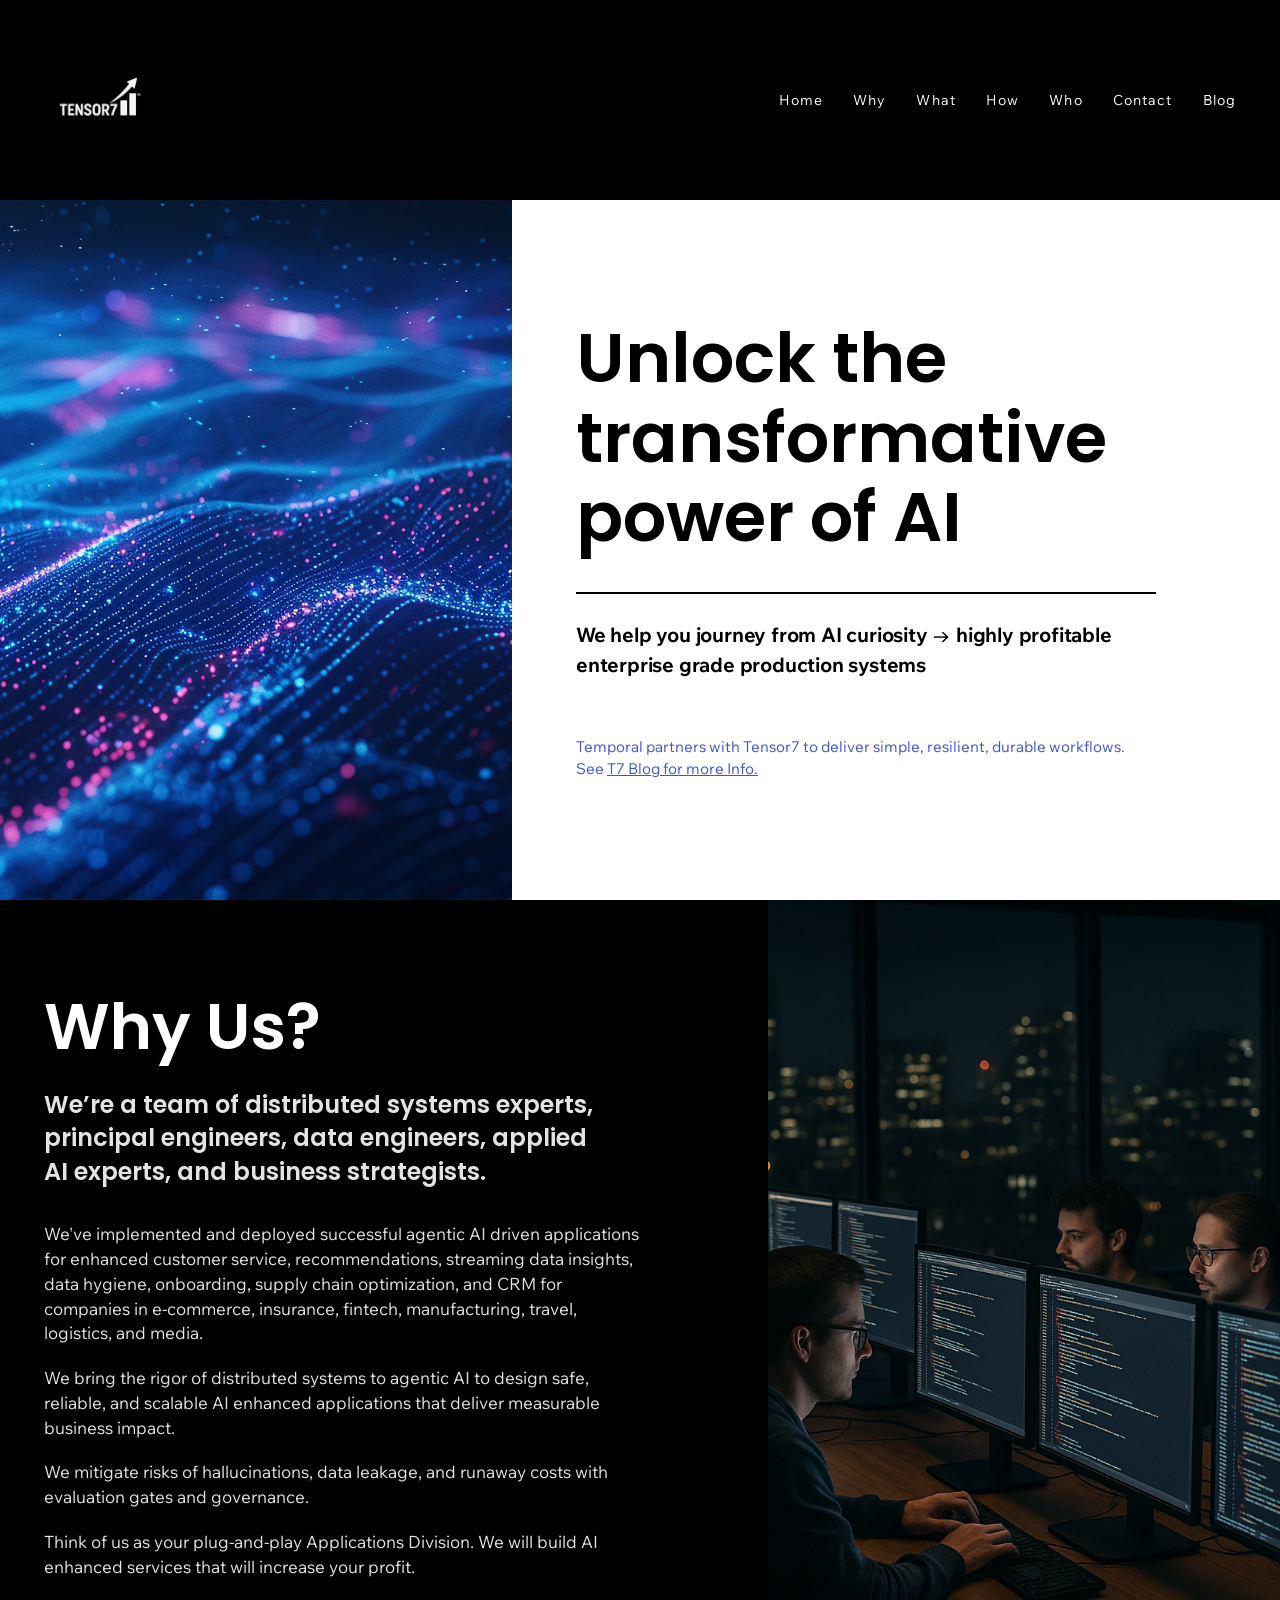
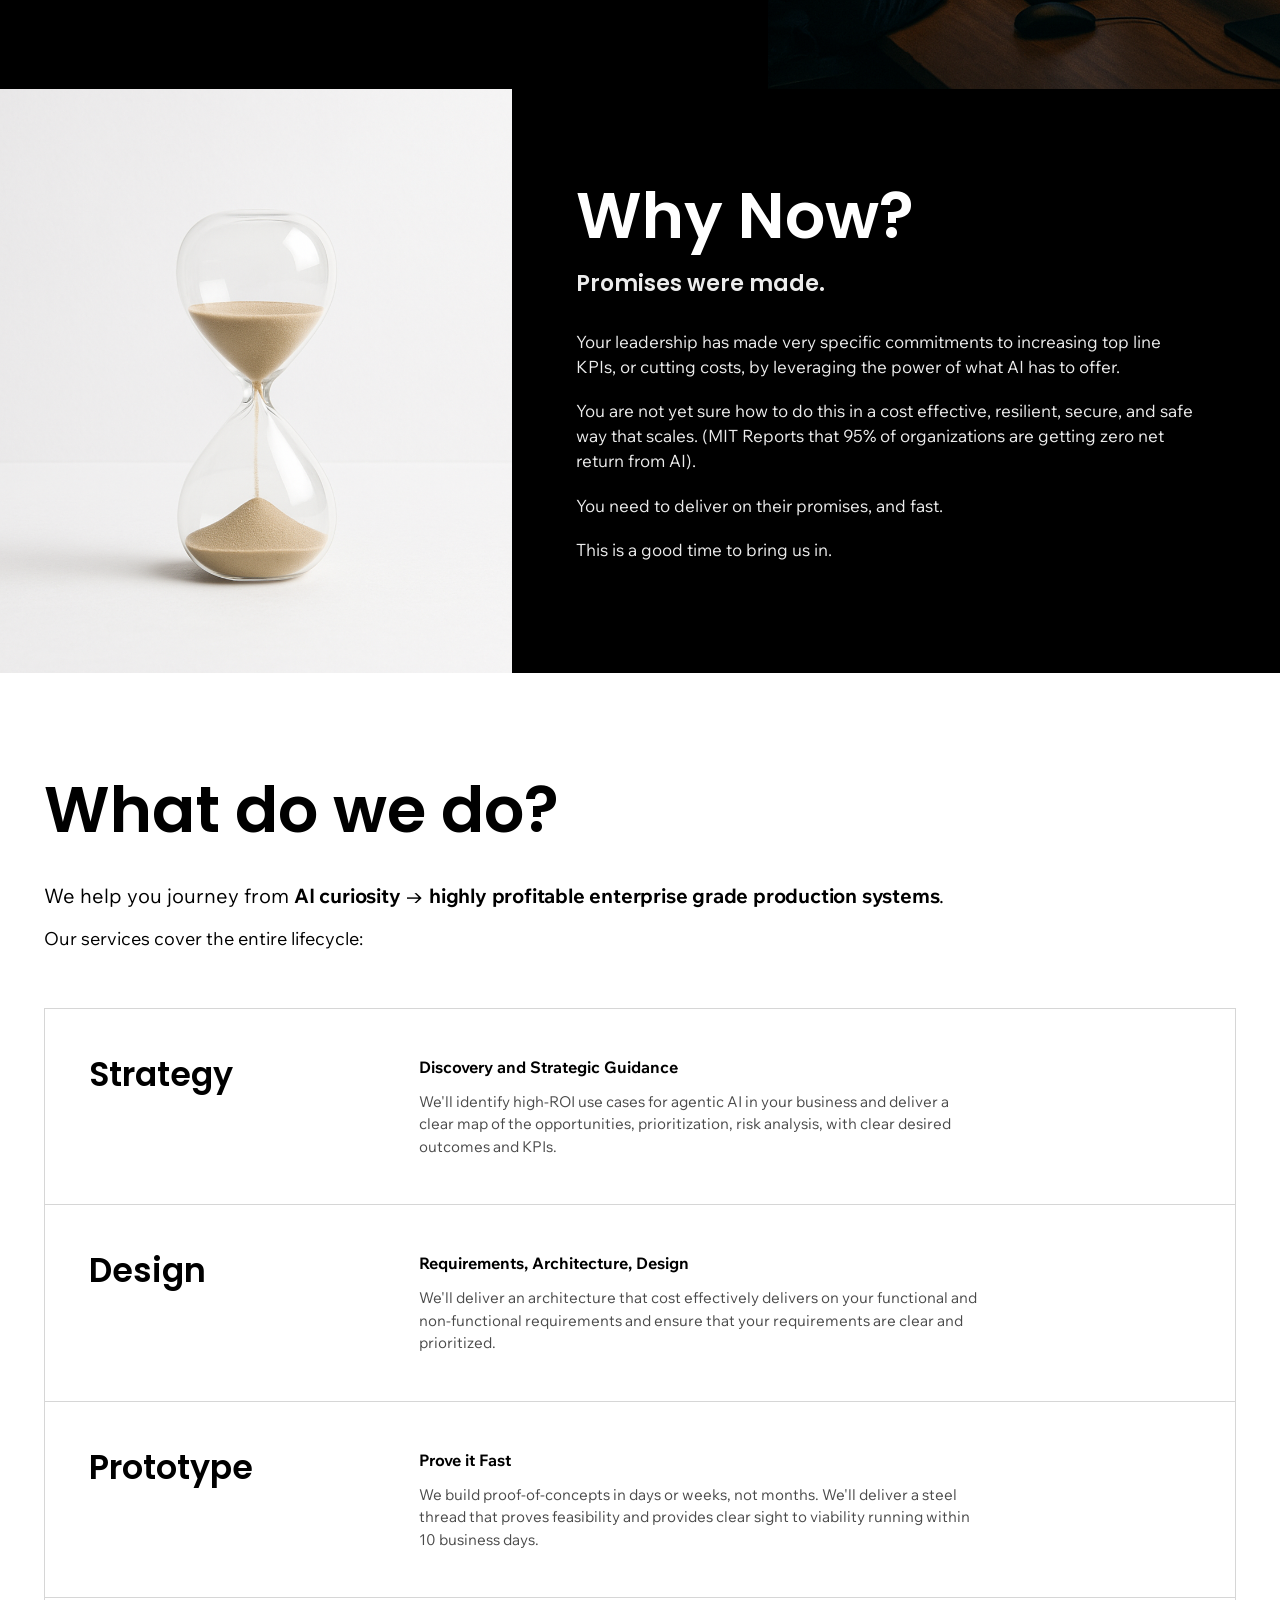
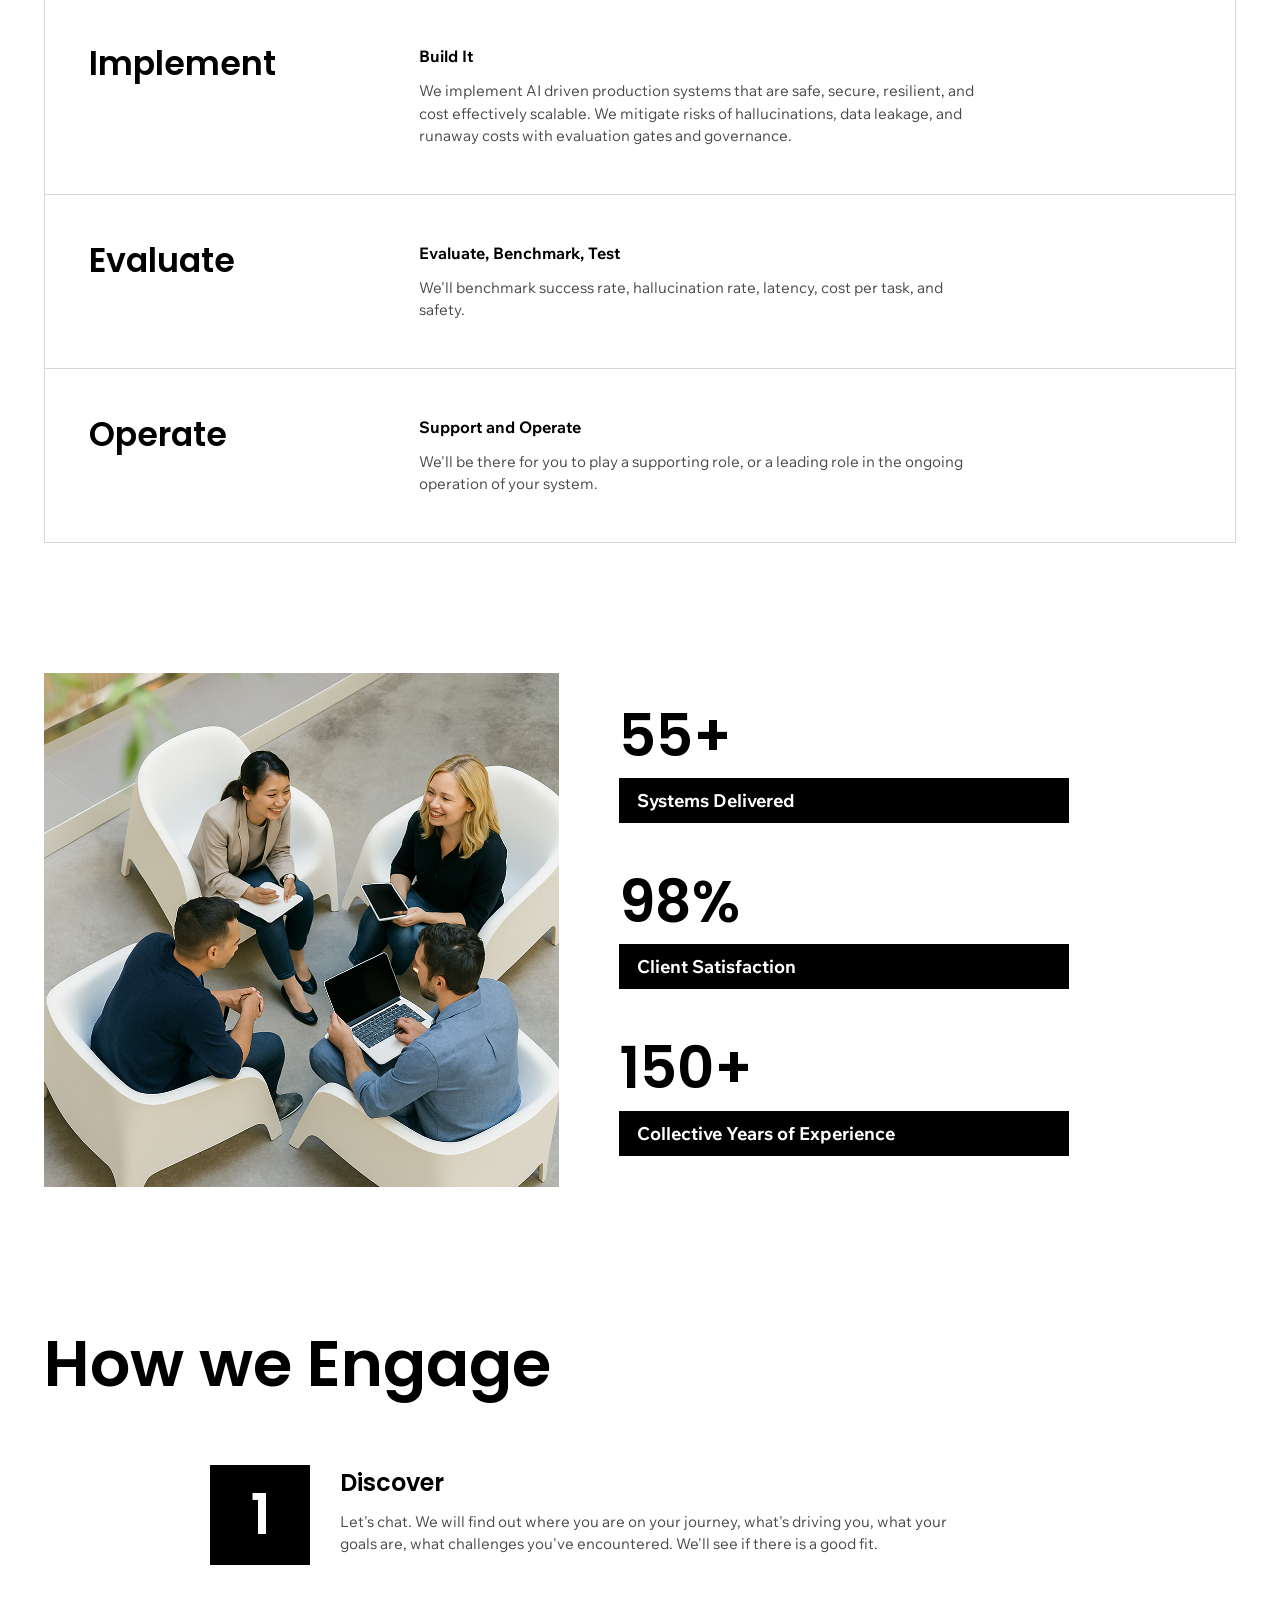
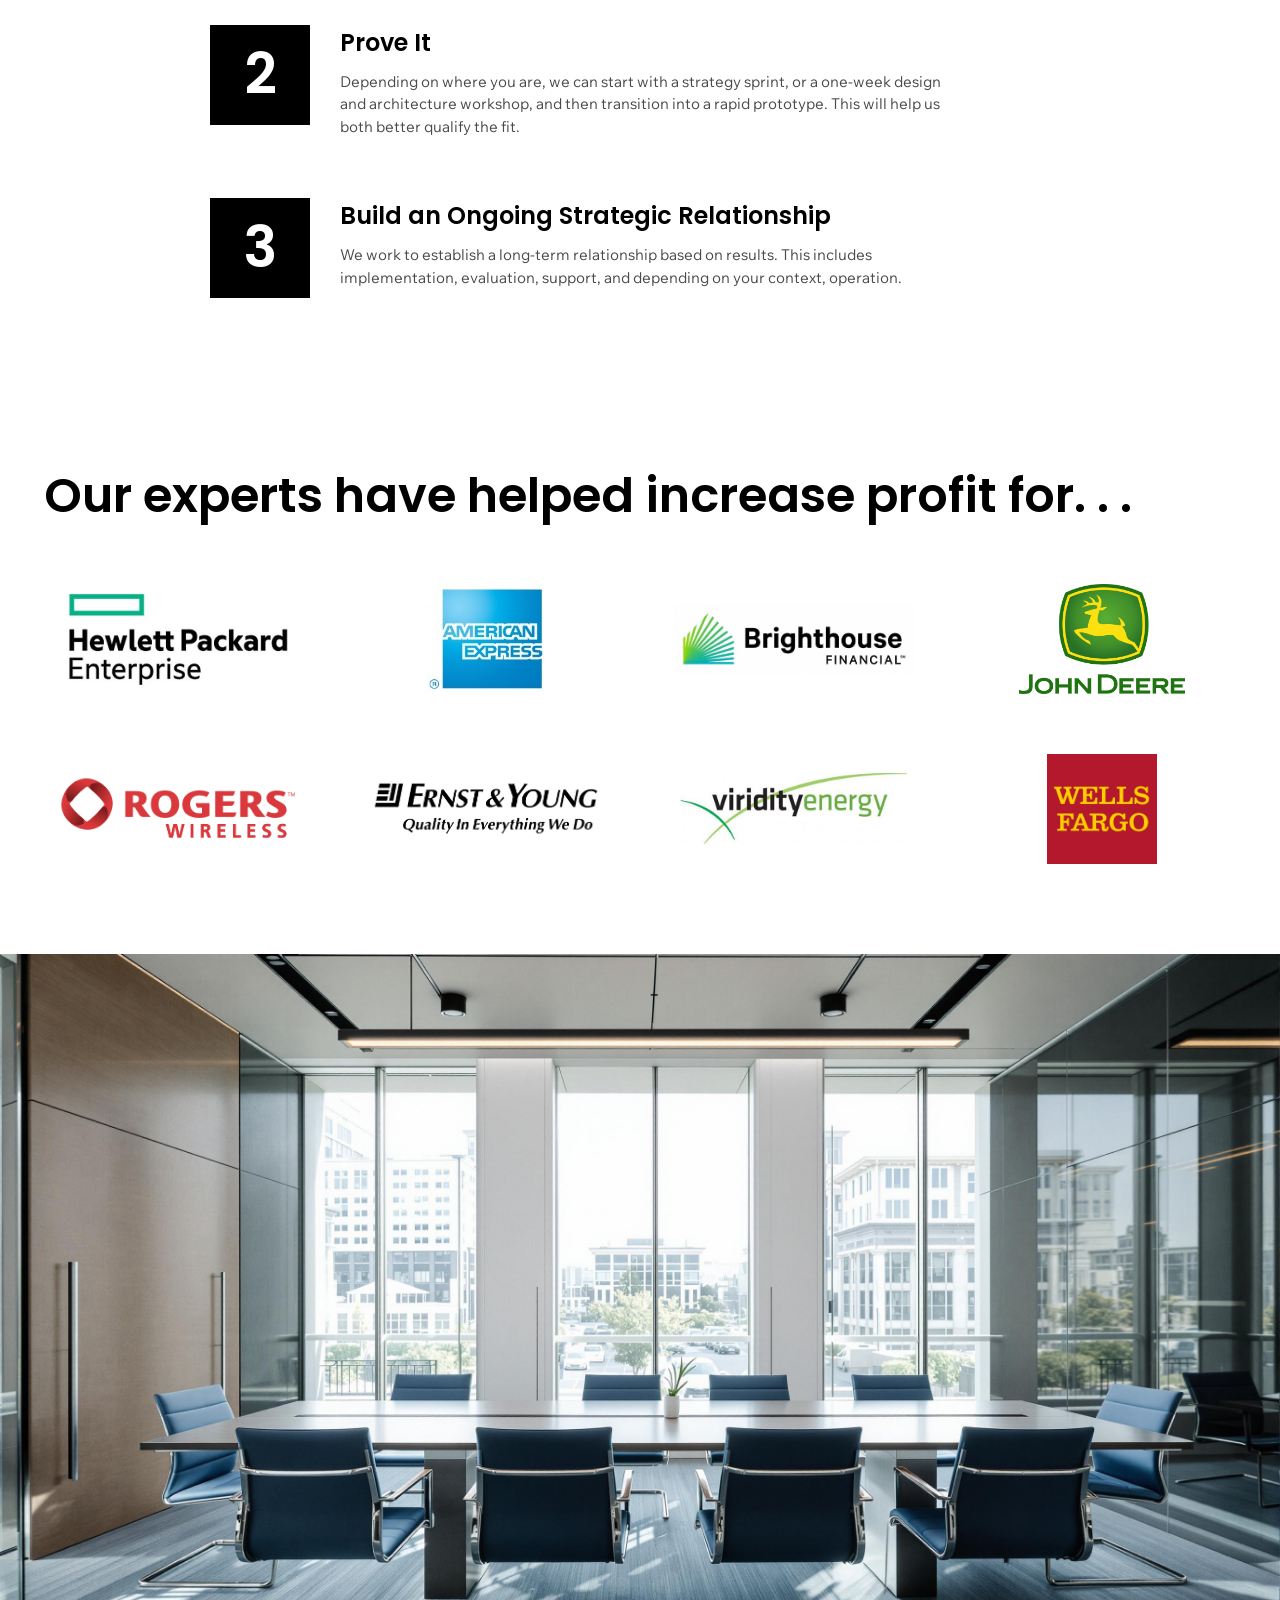
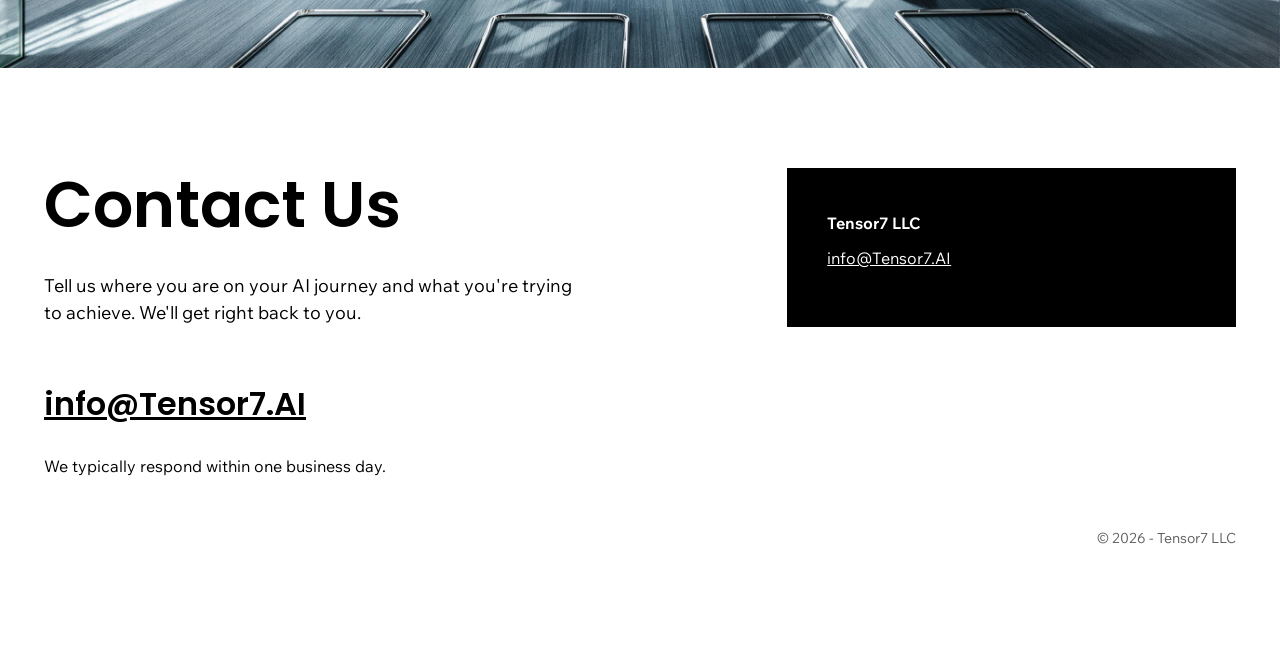
==== index.html @ a32062fd "Initial commit: static Tensor7 site for GitHub Pages Static reproduction of the Wix site at www.tens" ====
<!DOCTYPE html>
<html lang="en">
<head>
  <meta charset="UTF-8">
  <meta name="viewport" content="width=device-width, initial-scale=1.0">
  <title>Home | Tensor7</title>
  <meta name="description" content="Tensor7 helps you journey from AI curiosity to highly profitable, enterprise-grade production systems. We bring the rigor of distributed systems to agentic AI.">
  <link rel="icon" type="image/png" href="images/tensor7-logo.png">
  <link rel="preconnect" href="https://fonts.googleapis.com">
  <link rel="preconnect" href="https://fonts.gstatic.com" crossorigin>
  <link href="https://fonts.googleapis.com/css2?family=Poppins:wght@600&family=Wix+Madefor+Text:wght@400;700&display=swap" rel="stylesheet">
  <link rel="stylesheet" href="styles.css">

  <!-- Open Graph -->
  <meta property="og:title" content="Home | Tensor7">
  <meta property="og:description" content="We help you journey from AI curiosity to highly profitable enterprise grade production systems.">
  <meta property="og:type" content="website">
  <meta property="og:url" content="https://www.tensor7.ai/">
</head>
<body>
  <a class="skip-link" href="#main">Skip to content</a>

  <header class="site-header" id="top">
    <div class="wrap">
      <a class="brand" href="#top" aria-label="Tensor7 home">
        <img src="images/tensor7-logo.png" alt="Tensor7 logo">
      </a>
      <button class="nav-toggle" aria-label="Toggle navigation" aria-expanded="false" aria-controls="main-nav">
        <span></span><span></span><span></span>
      </button>
      <nav class="main-nav" id="main-nav" aria-label="Main navigation">
        <a href="#top">Home</a>
        <a href="#why">Why</a>
        <a href="#what">What</a>
        <a href="#how">How</a>
        <a href="#who">Who</a>
        <a href="#contact">Contact</a>
        <a href="blog/index.html">Blog</a>
      </nav>
    </div>
  </header>

  <main id="main">

    <!-- ================= Hero ================= -->
    <section class="hero">
      <div class="hero-media">
        <img src="images/hero-blue-waves.jpg" alt="Blue abstract technology data wavy lines in holographic style">
      </div>
      <div class="hero-copy">
        <h1>Unlock the transformative power of AI</h1>
        <hr class="rule">
        <p class="lede">We help you journey from AI curiosity &rarr; highly profitable enterprise grade production systems</p>
        <p class="temporal-note">
          Temporal partners with Tensor7 to deliver simple, resilient, durable workflows.
          See <a href="blog/temporal-partners-with-tensor7.html">T7 Blog for more Info.</a>
        </p>
      </div>
    </section>

    <!-- ================= Why Us ================= -->
    <section class="why-us" id="why">
      <div class="why-us-copy">
        <h2>Why Us?</h2>
        <p class="subhead">We&rsquo;re a team of distributed systems experts, principal engineers, data engineers, applied AI experts, and business strategists.</p>
        <p>We've implemented and deployed successful agentic AI driven applications for enhanced customer service, recommendations, streaming data insights, data hygiene, onboarding, supply chain optimization, and CRM for companies in e-commerce, insurance, fintech, manufacturing, travel, logistics, and media.</p>
        <p>We bring the rigor of distributed systems to agentic AI to design safe, reliable, and scalable AI enhanced applications that deliver measurable business impact.</p>
        <p>We mitigate risks of hallucinations, data leakage, and runaway costs with evaluation gates and governance.</p>
        <p>Think of us as your plug-and-play Applications Division. We will build AI enhanced services that will increase your profit.</p>
      </div>
      <div class="why-us-media">
        <img src="images/why-us.png" alt="Engineers working at monitors filled with code">
      </div>
    </section>

    <!-- ================= Why Now ================= -->
    <section class="why-now">
      <div class="why-now-media">
        <img src="images/why-now-hourglass.png" alt="Hourglass with sand running through it">
      </div>
      <div class="why-now-copy">
        <h2>Why Now?</h2>
        <p class="subhead">Promises were made.</p>
        <p>Your leadership has made very specific commitments to increasing top line KPIs, or cutting costs, by leveraging the power of what AI has to offer.</p>
        <p>You are not yet sure how to do this in a cost effective, resilient, secure, and safe way that scales. (MIT Reports that 95% of organizations are getting zero net return from AI).</p>
        <p>You need to deliver on their promises, and fast.</p>
        <p>This is a good time to bring us in.</p>
      </div>
    </section>

    <!-- ================= What do we do ================= -->
    <section class="what" id="what">
      <div class="wrap">
        <h2>What do we do?</h2>
        <p class="intro">We help you journey from <strong>AI curiosity &rarr; highly profitable enterprise grade production systems</strong>.</p>
        <p class="intro-sub">Our services cover the entire lifecycle:</p>

        <div class="service-row">
          <h3>Strategy</h3>
          <div>
            <h4>Discovery and Strategic Guidance</h4>
            <p>We'll identify high-ROI use cases for agentic AI in your business and deliver a clear map of the opportunities, prioritization, risk analysis, with clear desired outcomes and KPIs.</p>
          </div>
        </div>
        <div class="service-row">
          <h3>Design</h3>
          <div>
            <h4>Requirements, Architecture, Design</h4>
            <p>We'll deliver an architecture that cost effectively delivers on your functional and non-functional requirements and ensure that your requirements are clear and prioritized.</p>
          </div>
        </div>
        <div class="service-row">
          <h3>Prototype</h3>
          <div>
            <h4>Prove it Fast</h4>
            <p>We build proof-of-concepts in days or weeks, not months. We'll deliver a steel thread that proves feasibility and provides clear sight to viability running within 10 business days.</p>
          </div>
        </div>
        <div class="service-row">
          <h3>Implement</h3>
          <div>
            <h4>Build It</h4>
            <p>We implement AI driven production systems that are safe, secure, resilient, and cost effectively scalable. We mitigate risks of hallucinations, data leakage, and runaway costs with evaluation gates and governance.</p>
          </div>
        </div>
        <div class="service-row">
          <h3>Evaluate</h3>
          <div>
            <h4>Evaluate, Benchmark, Test</h4>
            <p>We'll benchmark success rate, hallucination rate, latency, cost per task, and safety.</p>
          </div>
        </div>
        <div class="service-row">
          <h3>Operate</h3>
          <div>
            <h4>Support and Operate</h4>
            <p>We'll be there for you to play a supporting role, or a leading role in the ongoing operation of your system.</p>
          </div>
        </div>
      </div>
    </section>

    <!-- ================= Stats ================= -->
    <section class="stats-section">
      <div class="stats-media">
        <img src="images/team-meeting.png" alt="Team collaborating around tablets and a laptop">
      </div>
      <div>
        <div class="stat">
          <div class="num">55+</div>
          <div class="label">Systems Delivered</div>
        </div>
        <div class="stat">
          <div class="num">98%</div>
          <div class="label">Client Satisfaction</div>
        </div>
        <div class="stat">
          <div class="num">150+</div>
          <div class="label">Collective Years of Experience</div>
        </div>
      </div>
    </section>

    <!-- ================= How we Engage ================= -->
    <section class="engage" id="how">
      <div class="wrap">
        <h2>How we Engage</h2>

        <div class="engage-step">
          <div class="num" aria-hidden="true">1</div>
          <div>
            <h3>Discover</h3>
            <p>Let's chat. We will find out where you are on your journey, what's driving you, what your goals are, what challenges you've encountered. We'll see if there is a good fit.</p>
          </div>
        </div>
        <div class="engage-step">
          <div class="num" aria-hidden="true">2</div>
          <div>
            <h3>Prove It</h3>
            <p>Depending on where you are, we can start with a strategy sprint, or a one-week design and architecture workshop, and then transition into a rapid prototype. This will help us both better qualify the fit.</p>
          </div>
        </div>
        <div class="engage-step">
          <div class="num" aria-hidden="true">3</div>
          <div>
            <h3>Build an Ongoing Strategic Relationship</h3>
            <p>We work to establish a long-term relationship based on results. This includes implementation, evaluation, support, and depending on your context, operation.</p>
          </div>
        </div>
      </div>
    </section>

    <!-- ================= Clients ================= -->
    <section class="clients" id="who">
      <div class="wrap">
        <h2>Our experts have helped increase profit for. . .</h2>
        <div class="client-logos">
          <img src="images/logo-hpe.jpeg" alt="Hewlett Packard Enterprise">
          <img src="images/logo-amex.jpg" alt="American Express">
          <img src="images/logo-brighthouse.png" alt="Brighthouse Financial">
          <img src="images/logo-deere.png" alt="John Deere">
          <img src="images/logo-rogers.png" alt="Rogers Wireless">
          <img src="images/logo-ey.png" alt="Ernst &amp; Young">
          <img src="images/logo-viridity.jpg" alt="Viridity Energy">
          <img src="images/logo-wellsfargo.png" alt="Wells Fargo">
        </div>
      </div>
      <div class="clients-photo">
        <img src="images/boardroom.jpeg" alt="Modern boardroom with a long table and blue chairs">
      </div>
    </section>

    <!-- ================= Contact ================= -->
    <section class="contact" id="contact">
      <div class="wrap">
        <div class="contact-grid">
          <div class="contact-details">
            <h2>Contact Us</h2>
            <p class="contact-lede">Tell us where you are on your AI journey and what you're trying to achieve. We'll get right back to you.</p>
            <a class="email" href="mailto:info@tensor7.ai">info@Tensor7.AI</a>
            <p>We typically respond within one business day.</p>
          </div>
          <aside class="contact-box">
            <p class="org">Tensor7 LLC</p>
            <p><a href="mailto:info@tensor7.ai">info@Tensor7.AI</a></p>
          </aside>
        </div>
        <p class="copyright">&copy; <span id="year">2026</span> - Tensor7 LLC</p>
      </div>
    </section>

  </main>

  <script src="script.js"></script>
</body>
</html>
---- styles.css ----
/* ============================================================
   Tensor7 — tensor7.ai
   Static reproduction of the original Wix design.
   Headings: Poppins SemiBold. Body: Wix Madefor Text.
   ============================================================ */

:root {
  --black: #000000;
  --white: #ffffff;
  --body-gray: #4a4a4a;
  --muted-gray: #5f5f5f;
  --line-gray: #d6d6d6;
  --link-blue: #3d52d5;
  --heading-font: "Poppins", -apple-system, BlinkMacSystemFont, "Segoe UI", sans-serif;
  --body-font: "Wix Madefor Text", -apple-system, BlinkMacSystemFont, "Segoe UI", Helvetica, Arial, sans-serif;
  --maxw: 1280px;
  --pad: 44px;
}

* { box-sizing: border-box; margin: 0; padding: 0; }

html { scroll-behavior: smooth; }

body {
  font-family: var(--body-font);
  background: var(--white);
  color: var(--black);
  font-size: 17px;
  line-height: 1.5;
  -webkit-font-smoothing: antialiased;
}

img { max-width: 100%; display: block; }

a { color: inherit; }

h1, h2, h3.display {
  font-family: var(--heading-font);
  font-weight: 600;
  line-height: 1.15;
}

.wrap {
  max-width: var(--maxw);
  margin: 0 auto;
  padding-left: var(--pad);
  padding-right: var(--pad);
}

.skip-link {
  position: absolute;
  left: -9999px;
  top: 0;
  background: var(--black);
  color: var(--white);
  padding: 8px 16px;
  z-index: 100;
}
.skip-link:focus { left: 0; }

/* ---------- Header ---------- */

.site-header {
  background: var(--black);
  color: var(--white);
}

.site-header .wrap {
  display: flex;
  align-items: center;
  justify-content: space-between;
  min-height: 200px;
  gap: 24px;
}

.brand { display: inline-block; line-height: 0; }
.brand img { height: 112px; width: auto; }

.main-nav {
  display: flex;
  align-items: center;
  gap: 30px;
}

.main-nav a {
  color: var(--white);
  font-size: 14px;
  letter-spacing: 0.08em;
  text-decoration: none;
}
.main-nav a:hover { text-decoration: underline; text-underline-offset: 4px; }

.nav-toggle {
  display: none;
  background: none;
  border: none;
  cursor: pointer;
  padding: 10px;
}
.nav-toggle span {
  display: block;
  width: 24px;
  height: 2px;
  background: var(--white);
  margin: 5px 0;
}

/* ---------- Hero ---------- */

.hero {
  display: grid;
  grid-template-columns: 2fr 3fr;
  min-height: 700px;
}

.hero-media img {
  width: 100%;
  height: 100%;
  object-fit: cover;
}

.hero-copy {
  display: flex;
  flex-direction: column;
  justify-content: center;
  padding: 80px 64px;
}

.hero-copy h1 {
  font-size: clamp(38px, 5.4vw, 69px);
  max-width: 620px;
}

.hero-copy .rule {
  border: none;
  border-top: 2px solid var(--black);
  width: 100%;
  max-width: 580px;
  margin: 34px 0 26px;
}

.hero-copy .lede {
  font-size: 20px;
  font-weight: 700;
  letter-spacing: -0.2px;
  max-width: 560px;
}

.temporal-note {
  margin-top: 56px;
  font-size: 15px;
  color: var(--link-blue);
  max-width: 560px;
}
.temporal-note a { color: var(--link-blue); }

/* ---------- Why Us ---------- */

.why-us {
  background: var(--black);
  color: var(--white);
  display: grid;
  grid-template-columns: 3fr 2fr;
}

.why-us-copy { padding: 90px 64px 90px var(--pad); }

.why-us h2 {
  font-size: clamp(40px, 5vw, 64px);
  margin-bottom: 24px;
}

.why-us .subhead {
  font-family: var(--heading-font);
  font-weight: 600;
  font-size: clamp(19px, 2vw, 24px);
  line-height: 1.4;
  margin-bottom: 34px;
  max-width: 560px;
}

.why-us p {
  font-size: 16.5px;
  color: #e3e3e3;
  max-width: 600px;
  margin-bottom: 20px;
}

.why-us-media img {
  width: 100%;
  height: 100%;
  object-fit: cover;
}

/* ---------- Why Now ---------- */

.why-now {
  display: grid;
  grid-template-columns: 2fr 3fr;
}

.why-now-media img {
  width: 100%;
  height: 100%;
  object-fit: cover;
}

.why-now-copy {
  background: var(--black);
  color: var(--white);
  padding: 90px 64px;
}

.why-now h2 {
  font-size: clamp(40px, 5vw, 64px);
  margin-bottom: 14px;
}

.why-now .subhead {
  font-family: var(--heading-font);
  font-weight: 600;
  font-size: 22px;
  margin-bottom: 30px;
}

.why-now p {
  font-size: 16.5px;
  color: #ececec;
  max-width: 620px;
  margin-bottom: 20px;
}

.why-now a { color: var(--white); }

/* ---------- What do we do ---------- */

.what { padding: 100px 0 90px; }

.what h2 {
  font-size: clamp(40px, 5vw, 64px);
  margin-bottom: 34px;
}

.what .intro {
  font-size: 20px;
  margin-bottom: 14px;
}
.what .intro strong { letter-spacing: -0.2px; }

.what .intro-sub {
  font-size: 18px;
  margin-bottom: 56px;
}

.service-row {
  display: grid;
  grid-template-columns: 290px 1fr;
  gap: 40px;
  border: 1px solid var(--line-gray);
  padding: 46px 44px;
}
.service-row + .service-row { border-top: none; }

.service-row h3 {
  font-family: var(--heading-font);
  font-weight: 600;
  font-size: clamp(26px, 2.6vw, 34px);
  line-height: 1.2;
}

.service-row h4 {
  font-size: 16px;
  font-weight: 700;
  margin-bottom: 12px;
}

.service-row p {
  font-size: 15px;
  color: var(--body-gray);
  max-width: 560px;
}

/* ---------- Stats ---------- */

.stats-section {
  display: grid;
  grid-template-columns: 5fr 6fr;
  gap: 60px;
  align-items: center;
  padding: 40px var(--pad) 100px;
  max-width: var(--maxw);
  margin: 0 auto;
}

.stats-media img { width: 100%; height: auto; }

.stat { margin-bottom: 48px; }
.stat:last-child { margin-bottom: 0; }

.stat .num {
  font-family: var(--heading-font);
  font-weight: 600;
  font-size: clamp(44px, 4.5vw, 60px);
  line-height: 1.1;
  margin-bottom: 10px;
}

.stat .label {
  background: var(--black);
  color: var(--white);
  font-weight: 700;
  font-size: 18px;
  padding: 9px 18px;
  max-width: 450px;
}

/* ---------- How we Engage ---------- */

.engage { padding: 40px 0 90px; }

.engage h2 {
  font-size: clamp(40px, 5vw, 64px);
  margin-bottom: 64px;
}

.engage-step {
  display: grid;
  grid-template-columns: 100px 1fr;
  gap: 30px;
  align-items: start;
  max-width: 860px;
  margin: 0 auto 60px;
}

.engage-step .num {
  background: var(--black);
  color: var(--white);
  font-family: var(--heading-font);
  font-weight: 600;
  font-size: 56px;
  line-height: 1;
  width: 100px;
  height: 100px;
  display: flex;
  align-items: center;
  justify-content: center;
}

.engage-step h3 {
  font-family: var(--heading-font);
  font-weight: 600;
  font-size: 24px;
  margin-bottom: 10px;
}

.engage-step p {
  font-size: 15px;
  color: var(--body-gray);
  max-width: 620px;
}

/* ---------- Clients ---------- */

.clients { padding: 20px 0 0; }

.clients h2 {
  font-size: clamp(30px, 3.8vw, 48px);
  margin-bottom: 60px;
}

.client-logos {
  display: grid;
  grid-template-columns: repeat(4, 1fr);
  gap: 60px 40px;
  align-items: center;
  justify-items: center;
  margin-bottom: 90px;
}

.client-logos img {
  max-height: 110px;
  max-width: 240px;
  width: auto;
  height: auto;
  object-fit: contain;
}

.clients-photo img {
  width: 100%;
  height: auto;
}

/* ---------- Contact ---------- */

.contact { padding: 100px 0 60px; }

.contact .contact-grid {
  display: grid;
  grid-template-columns: 3fr 2fr;
  gap: 70px;
  align-items: start;
}

.contact h2 {
  font-size: clamp(40px, 5vw, 64px);
  margin-bottom: 30px;
}

.contact .contact-lede {
  font-size: 18px;
  margin-bottom: 36px;
  max-width: 540px;
}

.contact-details p {
  font-size: 16px;
  margin-bottom: 10px;
}

.contact-details .email {
  font-family: var(--heading-font);
  font-weight: 600;
  font-size: clamp(22px, 2.6vw, 32px);
  margin: 18px 0 26px;
  display: inline-block;
  color: var(--black);
}

.contact-box {
  background: var(--black);
  color: var(--white);
  padding: 44px 40px;
}

.contact-box p { font-size: 15.5px; margin-bottom: 12px; }
.contact-box .org { font-weight: 700; }
.contact-box a { color: var(--white); }

.copyright {
  text-align: right;
  font-size: 13.5px;
  color: var(--muted-gray);
  padding: 40px 0 50px;
}

/* ---------- Blog ---------- */

.blog-header { padding: 80px 0 20px; }

.blog-header h1 { font-size: clamp(36px, 5vw, 56px); }

.blog-header p {
  color: var(--muted-gray);
  margin-top: 14px;
  max-width: 620px;
}

.post-list {
  display: grid;
  gap: 28px;
  padding: 40px 0 100px;
}

.post-card {
  display: block;
  border: 1px solid var(--line-gray);
  padding: 40px 44px;
  color: inherit;
  text-decoration: none;
}
.post-card:hover h2 { text-decoration: underline; text-underline-offset: 4px; }

.post-card h2 {
  font-family: var(--heading-font);
  font-weight: 600;
  font-size: 26px;
  margin-bottom: 10px;
}

.post-card p {
  color: var(--body-gray);
  font-size: 15.5px;
  max-width: 760px;
}

.post-meta {
  font-size: 13.5px;
  color: var(--muted-gray);
  margin-bottom: 14px;
}

.post-card .read-more {
  display: inline-block;
  margin-top: 18px;
  font-size: 14.5px;
  font-weight: 700;
}

/* ---------- Article ---------- */

.article { padding: 70px 0 100px; }

.article-inner { max-width: 760px; margin: 0 auto; }

.article h1 {
  font-size: clamp(30px, 4.2vw, 46px);
  margin-bottom: 16px;
}

.article .post-meta { margin-bottom: 44px; }

.article h2 {
  font-family: var(--heading-font);
  font-weight: 600;
  font-size: 28px;
  margin: 48px 0 16px;
}

.article h3 {
  font-family: var(--heading-font);
  font-weight: 600;
  font-size: 20px;
  margin: 36px 0 12px;
}

.article p { color: #222; margin-bottom: 18px; }

.article ul, .article ol {
  margin: 0 0 18px 22px;
  color: #222;
}
.article li { margin-bottom: 8px; }

.article a { color: var(--link-blue); }

.article pre {
  background: #111214;
  color: #e8eaee;
  font-family: "SF Mono", ui-monospace, Menlo, Consolas, monospace;
  font-size: 13.5px;
  line-height: 1.55;
  padding: 20px 24px;
  overflow-x: auto;
  margin: 22px 0;
}

.article code {
  font-family: "SF Mono", ui-monospace, Menlo, Consolas, monospace;
  font-size: 0.9em;
}

.article p code, .article li code {
  background: #f0f0f0;
  padding: 1.5px 6px;
}

.article .about-box {
  margin-top: 56px;
  background: var(--black);
  color: var(--white);
  padding: 32px 36px;
}
.article .about-box h2 { margin: 0 0 14px; font-size: 20px; }
.article .about-box p { font-size: 15px; color: #e3e3e3; margin-bottom: 12px; }
.article .about-box p:last-child { margin-bottom: 0; }
.article .about-box a { color: var(--white); }

.back-link {
  display: inline-block;
  font-size: 14px;
  margin-bottom: 36px;
  color: var(--muted-gray);
}

/* ---------- Responsive ---------- */

@media (max-width: 980px) {
  .hero,
  .why-us,
  .why-now { grid-template-columns: 1fr; }

  .hero-media { order: -1; max-height: 420px; overflow: hidden; }
  .why-now-media { max-height: 420px; overflow: hidden; }

  .why-us-media { display: none; }

  .stats-section { grid-template-columns: 1fr; padding-top: 0; }

  .contact .contact-grid { grid-template-columns: 1fr; }

  .client-logos { grid-template-columns: repeat(2, 1fr); gap: 44px 24px; }

  .service-row { grid-template-columns: 1fr; gap: 16px; padding: 36px 28px; }
}

@media (max-width: 680px) {
  :root { --pad: 24px; }

  .site-header .wrap { min-height: 100px; }
  .brand img { height: 64px; }

  .nav-toggle { display: block; }
  .main-nav {
    display: none;
    position: absolute;
    top: 100px;
    left: 0;
    right: 0;
    z-index: 50;
    flex-direction: column;
    align-items: flex-start;
    gap: 0;
    background: var(--black);
    padding: 8px 0 16px;
  }
  .main-nav.open { display: flex; }
  .main-nav a { width: 100%; padding: 14px 24px; font-size: 16px; }
  .site-header { position: relative; }

  .hero-copy { padding: 56px var(--pad); }
  .why-us-copy, .why-now-copy { padding: 64px var(--pad); }

  .engage-step { grid-template-columns: 72px 1fr; gap: 20px; }
  .engage-step .num { width: 72px; height: 72px; font-size: 40px; }

  .post-card { padding: 28px 24px; }

  .copyright { text-align: center; }
}
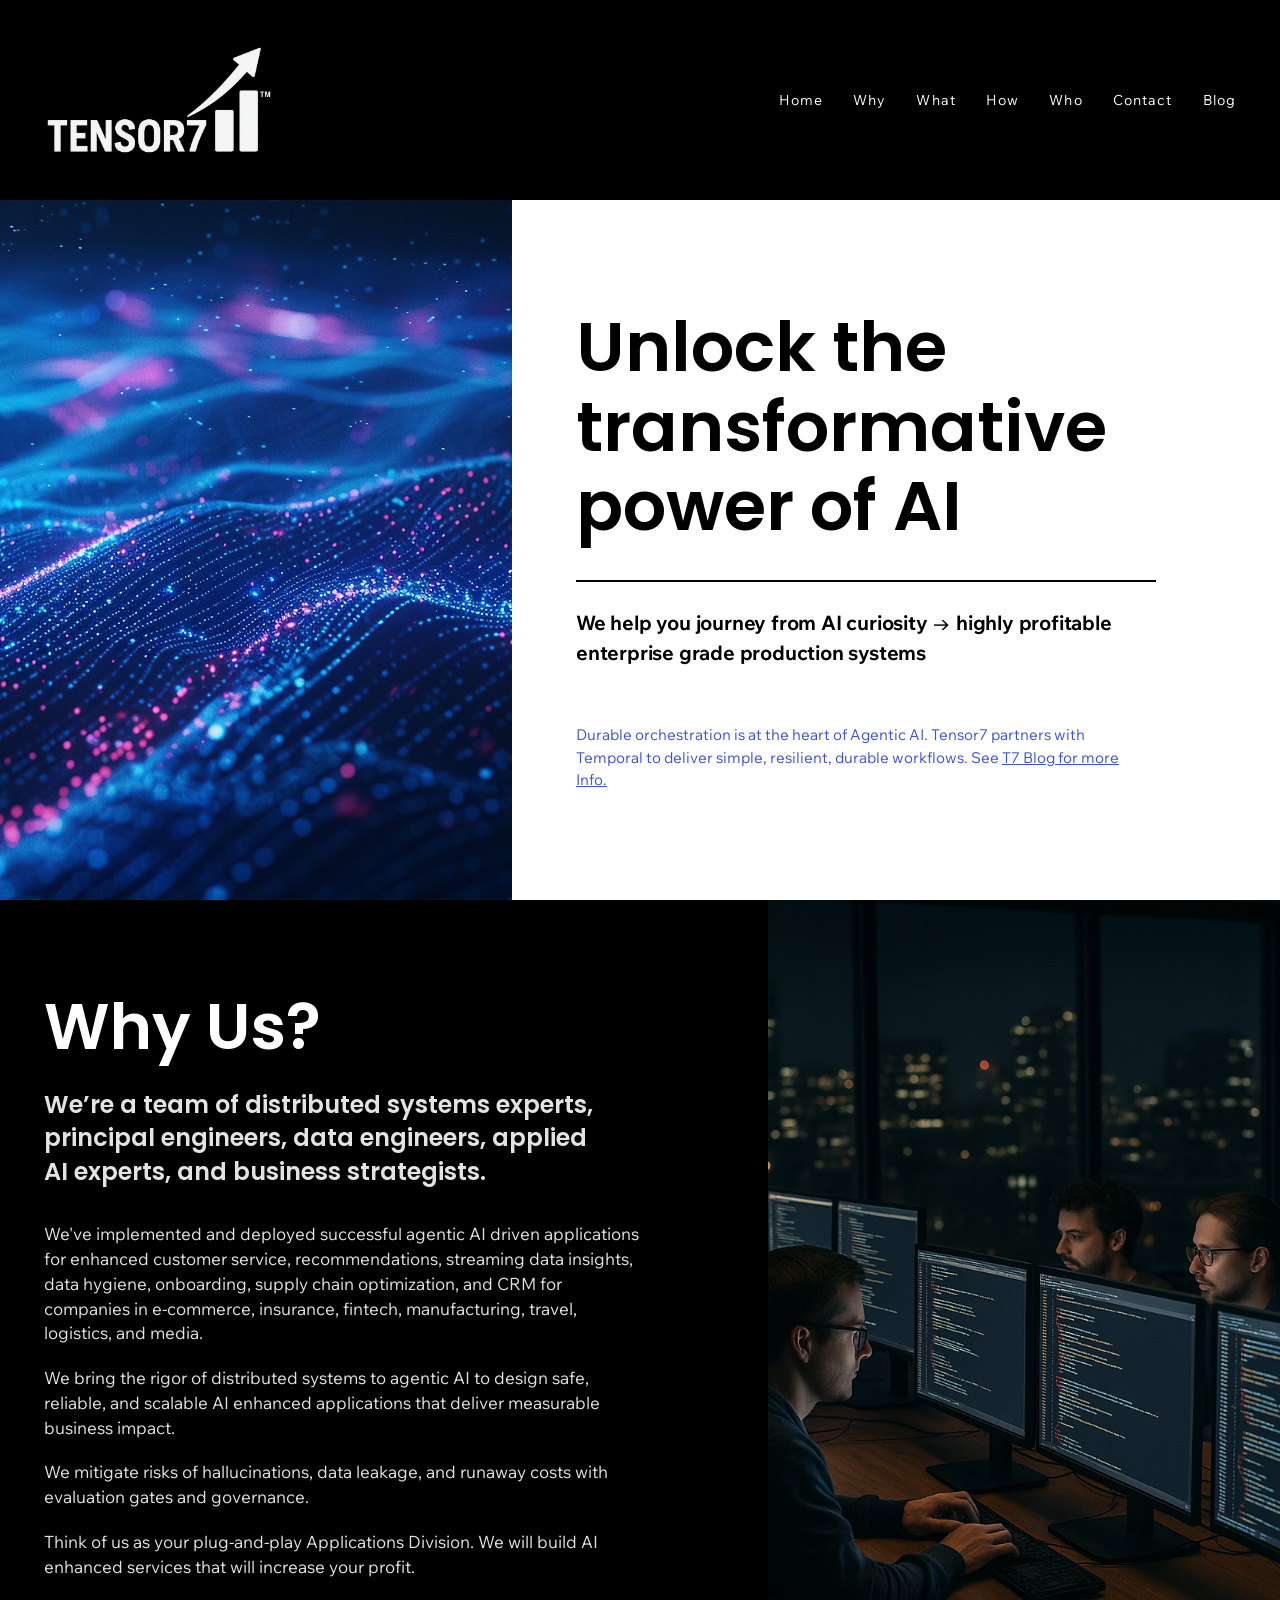
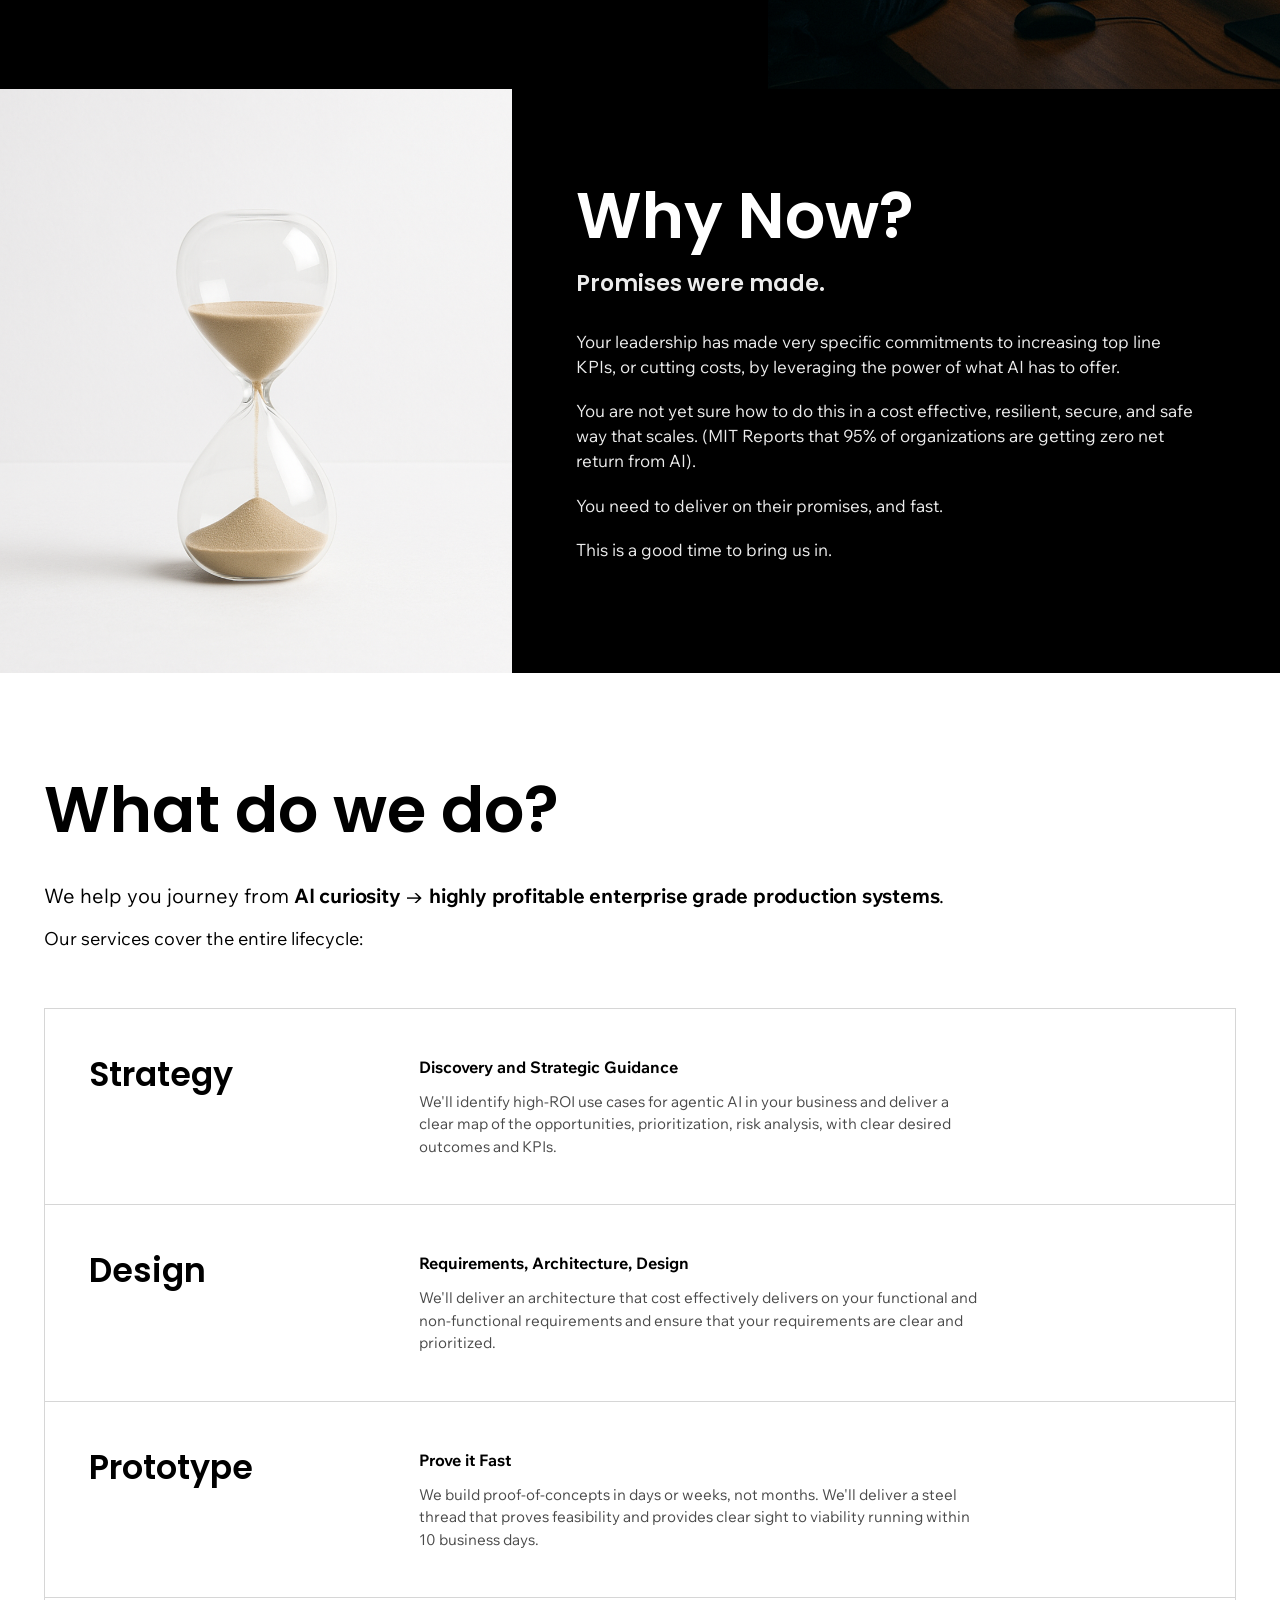
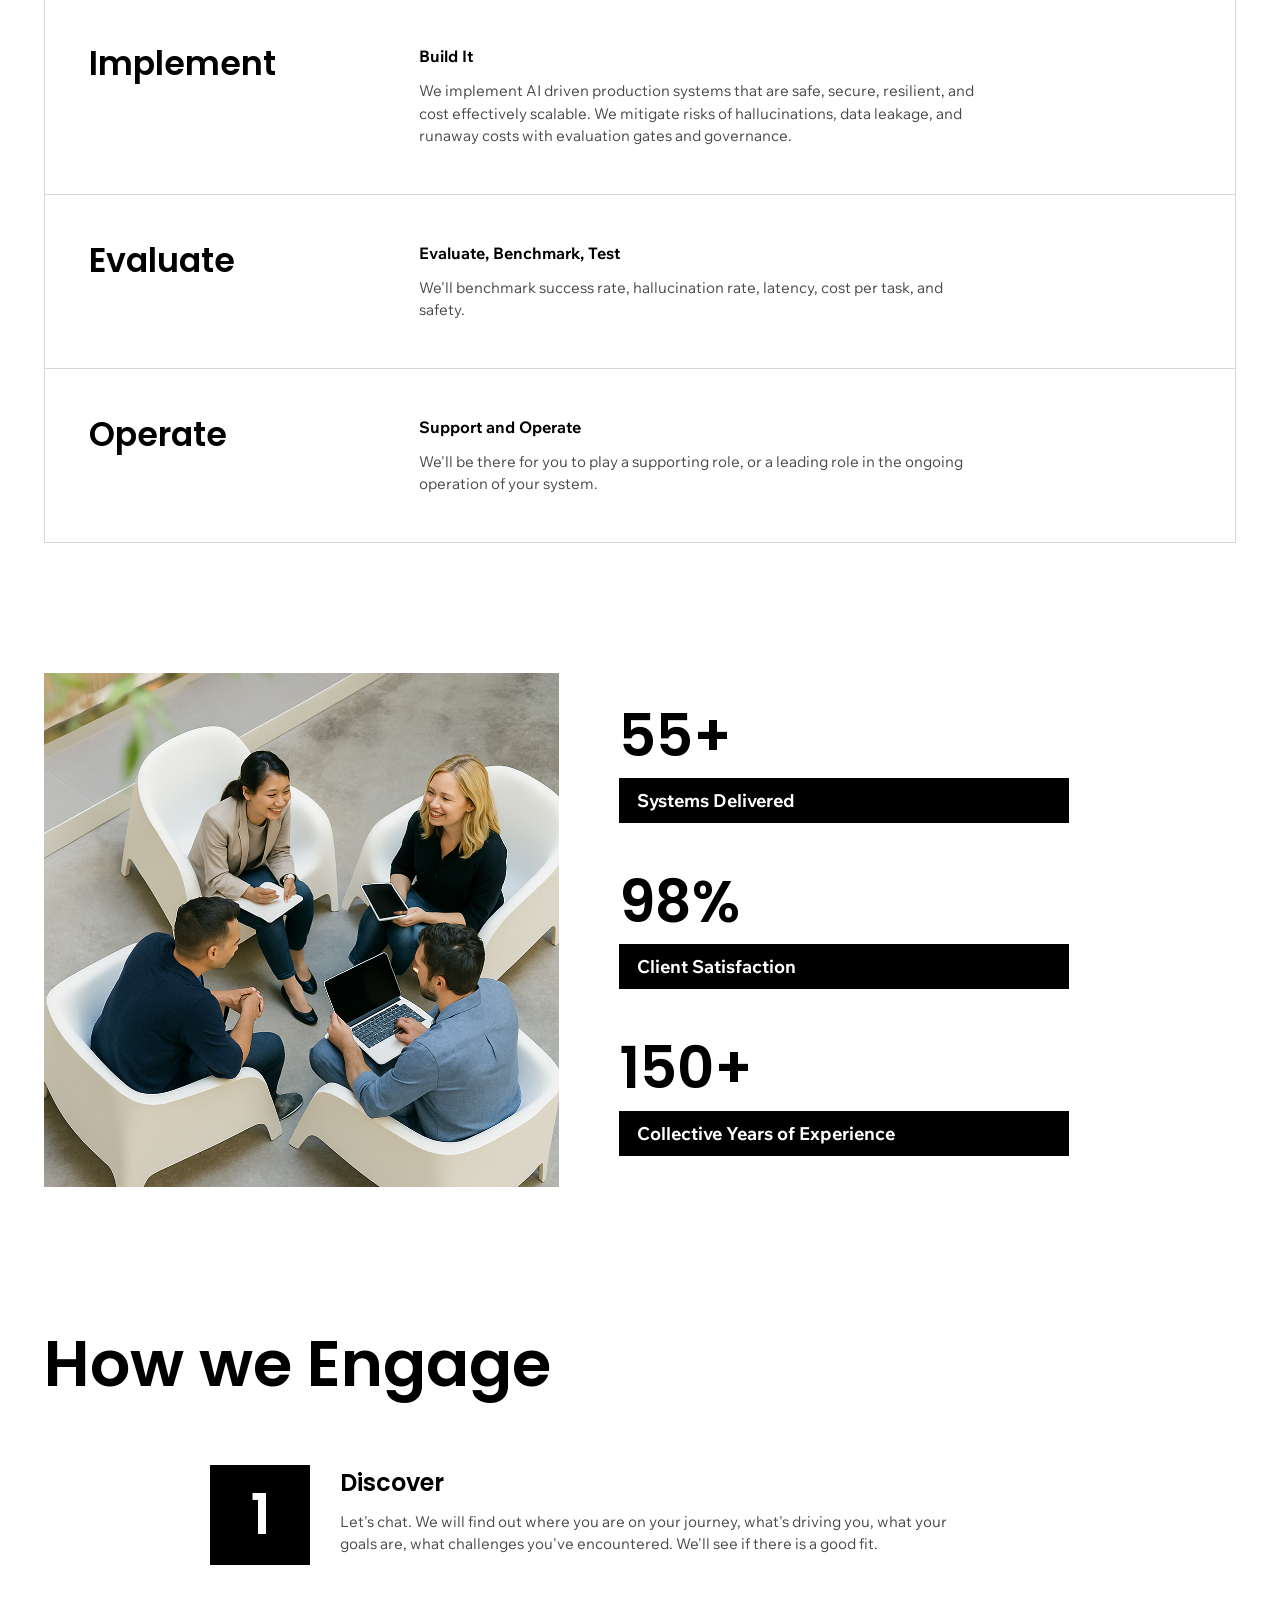
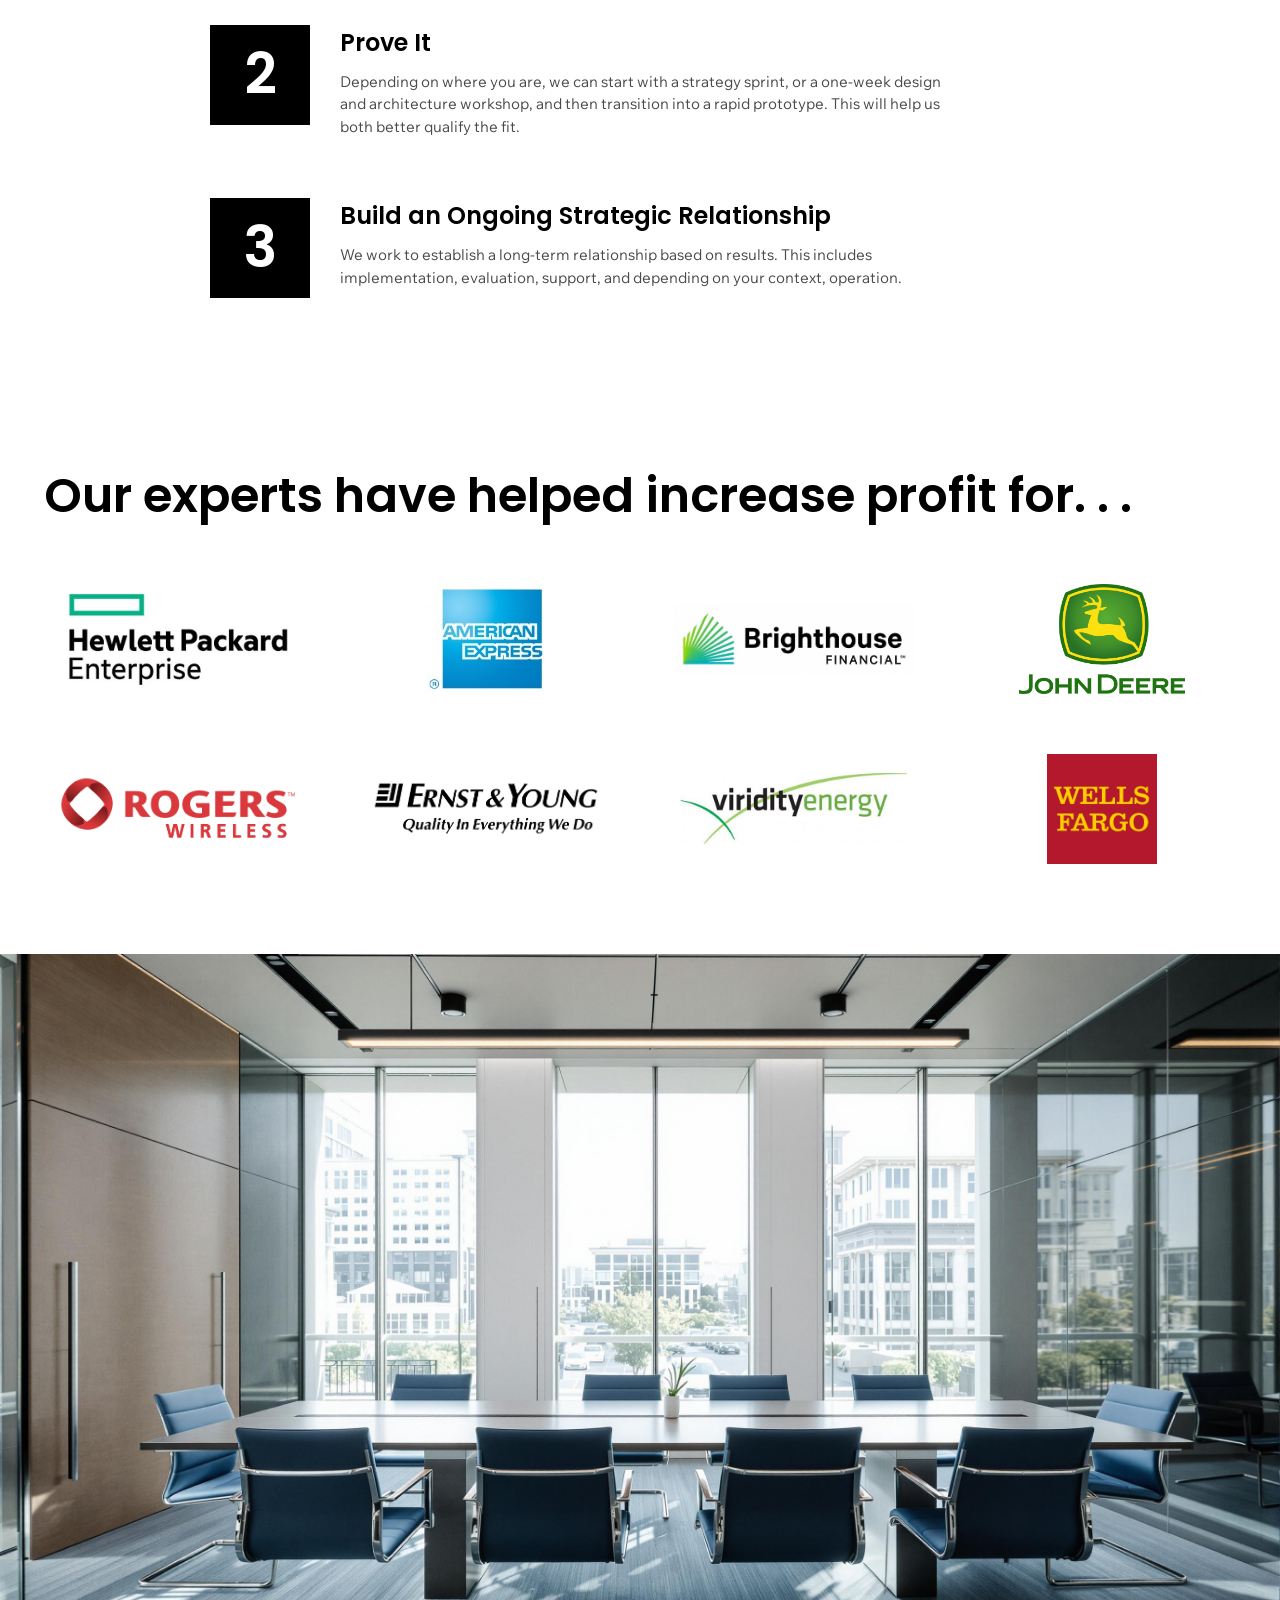
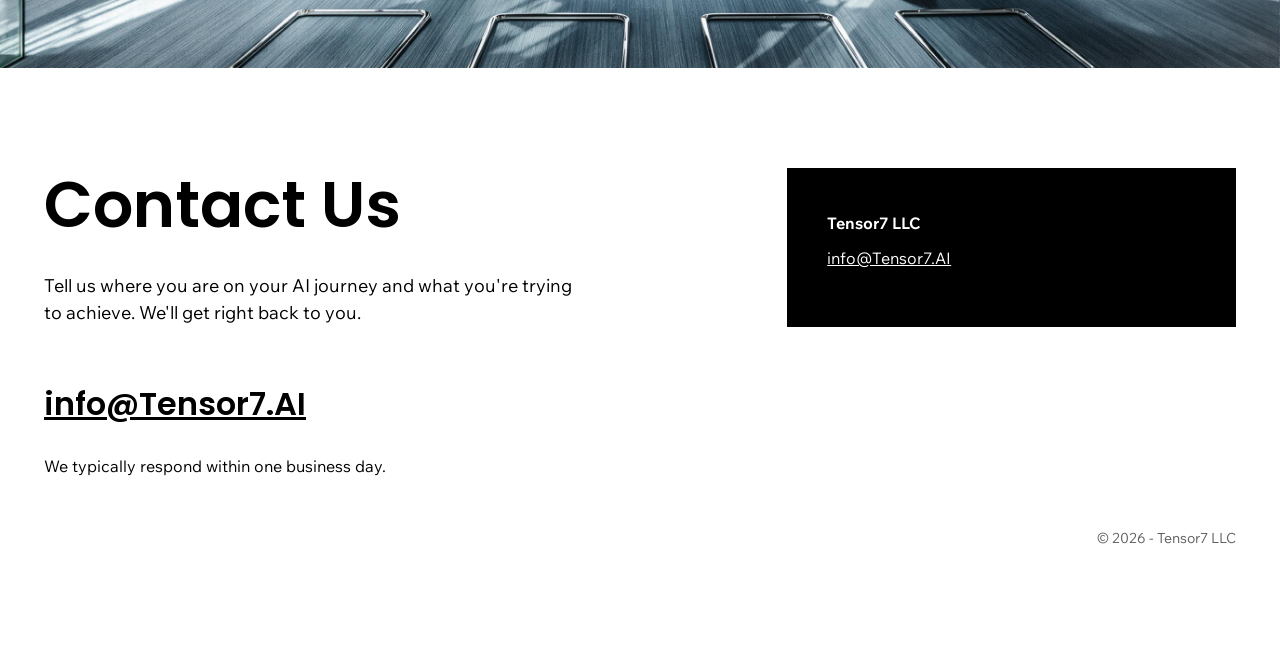
==== commit 8519d418: "Update Temporal partnership note in hero Co-Authored-By: Claude Fable 5 <noreply@anthropic.com>" ====
--- a/index.html
+++ b/index.html
@@ -52,7 +52,7 @@
         <hr class="rule">
         <p class="lede">We help you journey from AI curiosity &rarr; highly profitable enterprise grade production systems</p>
         <p class="temporal-note">
-          Temporal partners with Tensor7 to deliver simple, resilient, durable workflows.
+          Durable orchestration is at the heart of Agentic AI. Tensor7 partners with Temporal to deliver simple, resilient, durable workflows.
           See <a href="blog/temporal-partners-with-tensor7.html">T7 Blog for more Info.</a>
         </p>
       </div>
--- a/styles.css
+++ b/styles.css
@@ -73,8 +73,8 @@
   gap: 24px;
 }
 
-.brand { display: inline-block; line-height: 0; }
-.brand img { height: 112px; width: auto; }
+.brand { display: inline-block; line-height: 0; flex-shrink: 0; }
+.brand img { height: 112px; width: auto; max-width: none; }
 
 .main-nav {
   display: flex;
@@ -596,7 +596,7 @@
 @media (max-width: 680px) {
   :root { --pad: 24px; }
 
-  .site-header .wrap { min-height: 100px; }
+  .site-header .wrap { min-height: 110px; }
   .brand img { height: 64px; }
 
   .nav-toggle { display: block; }
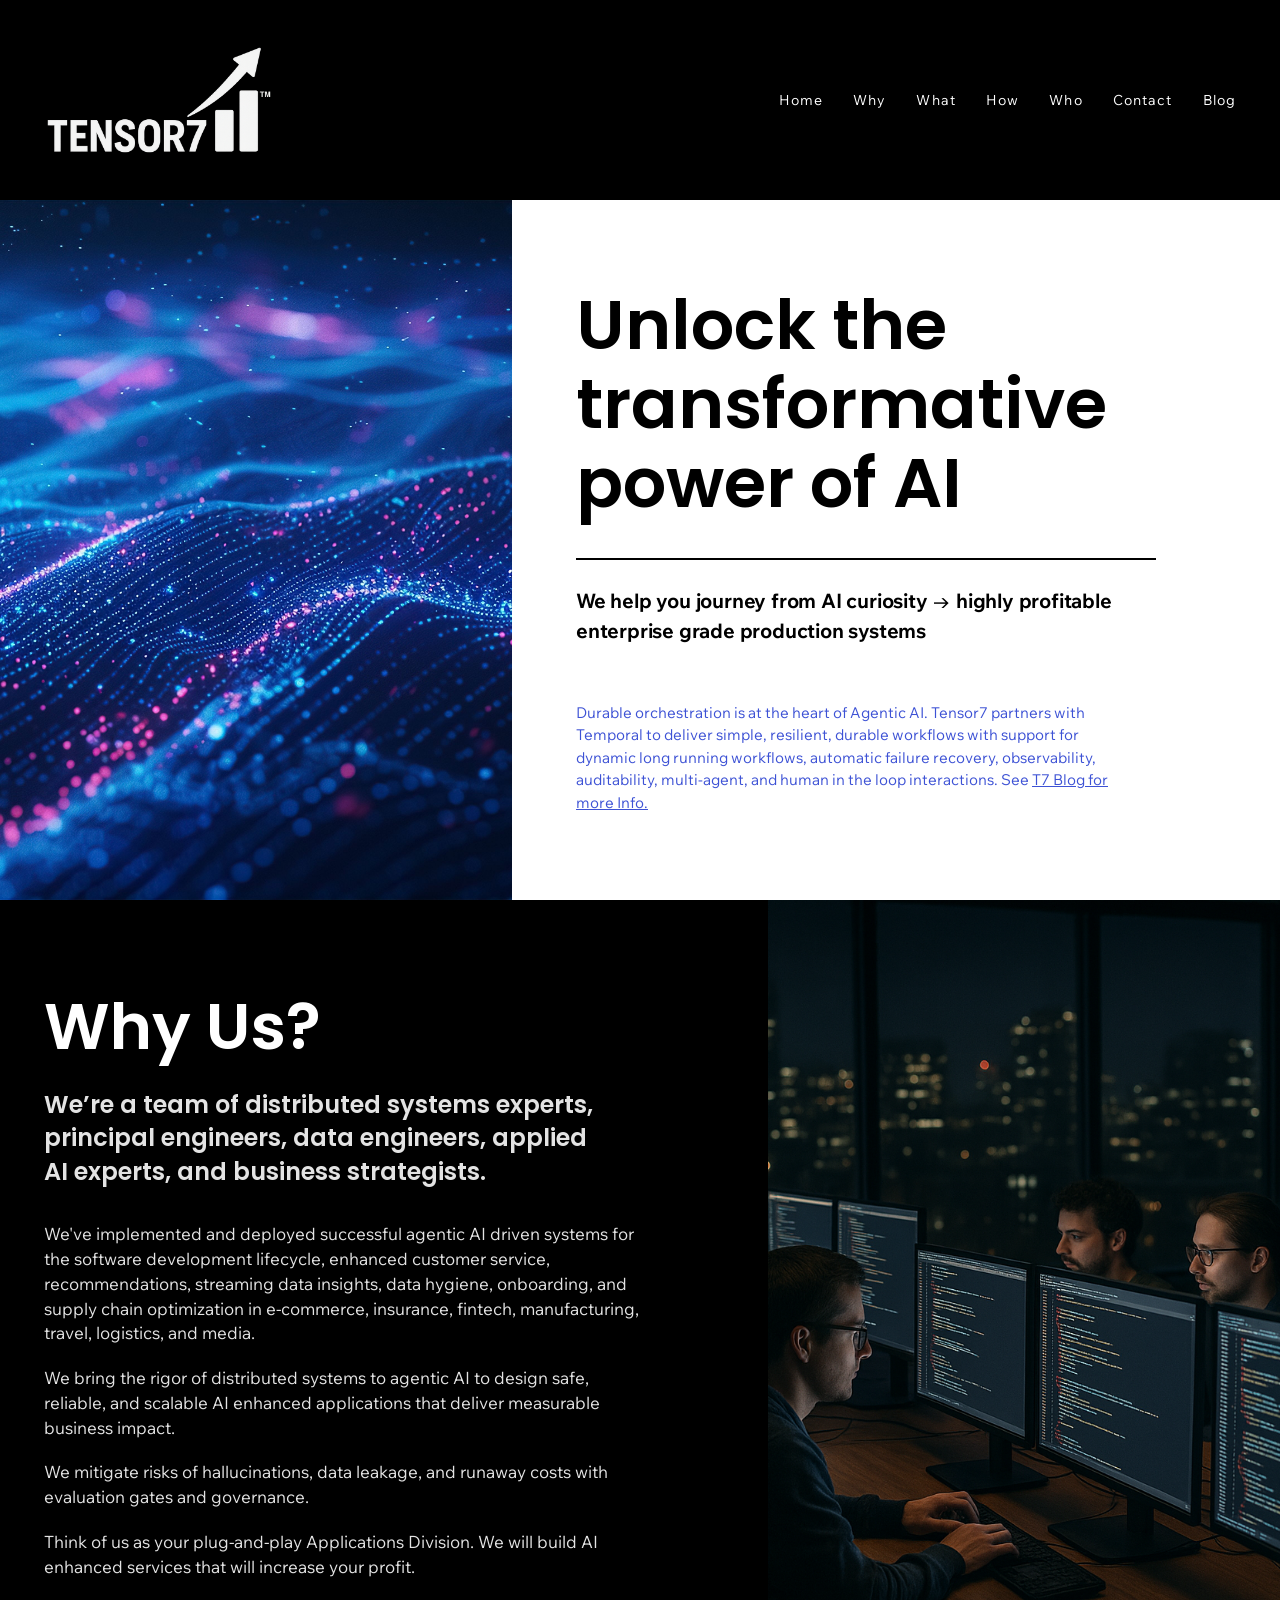
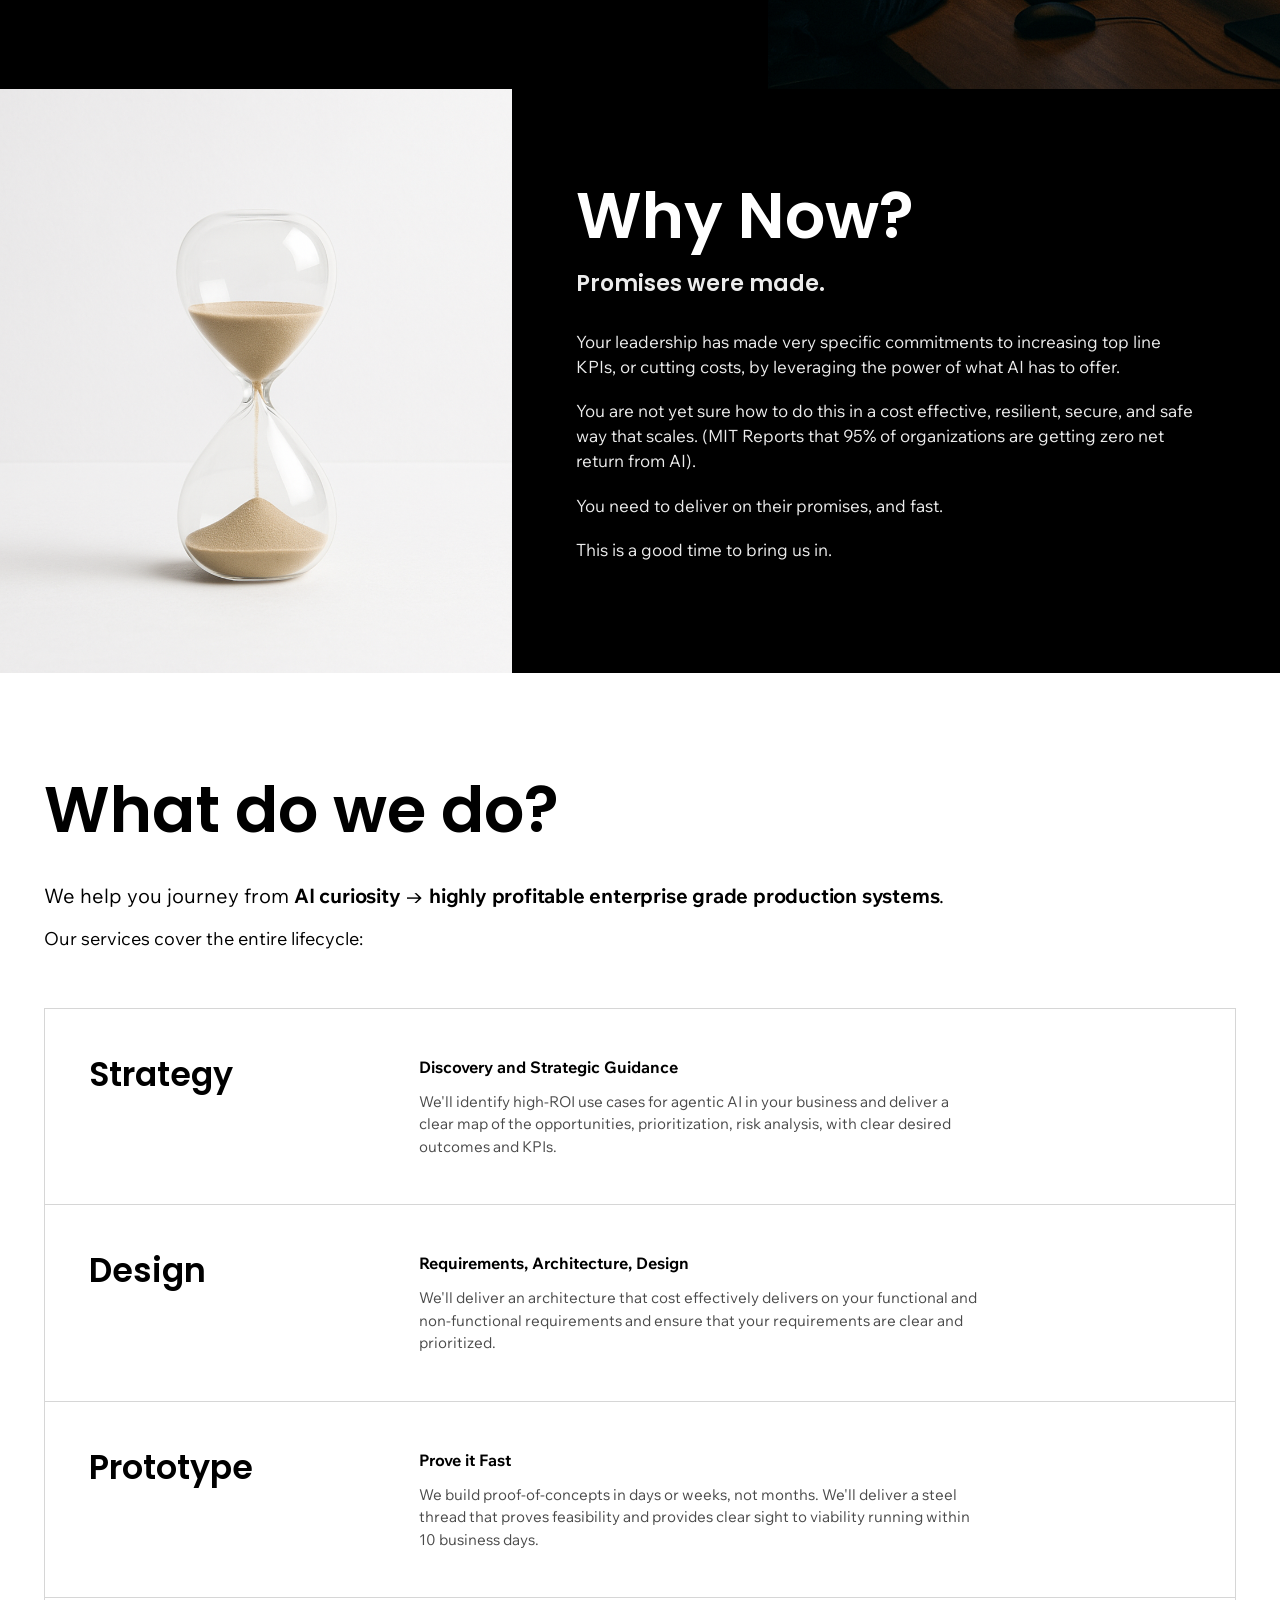
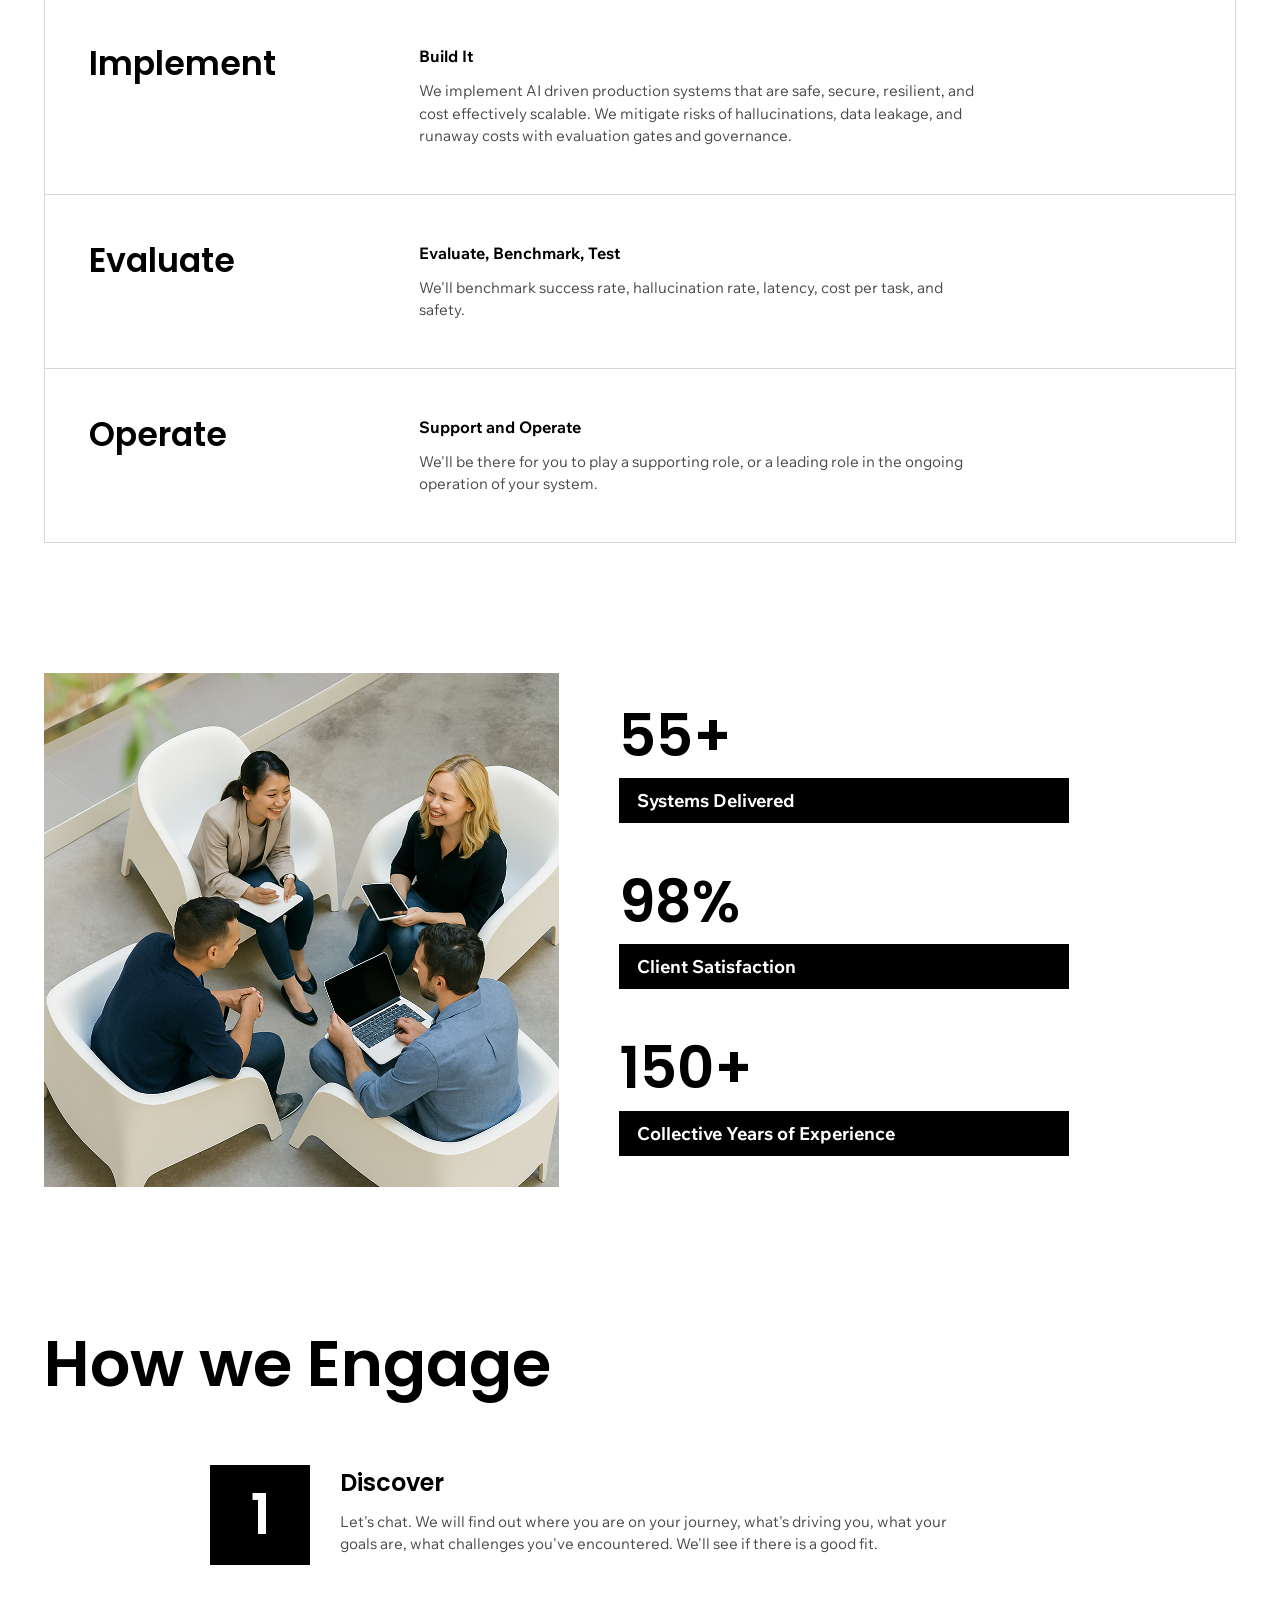
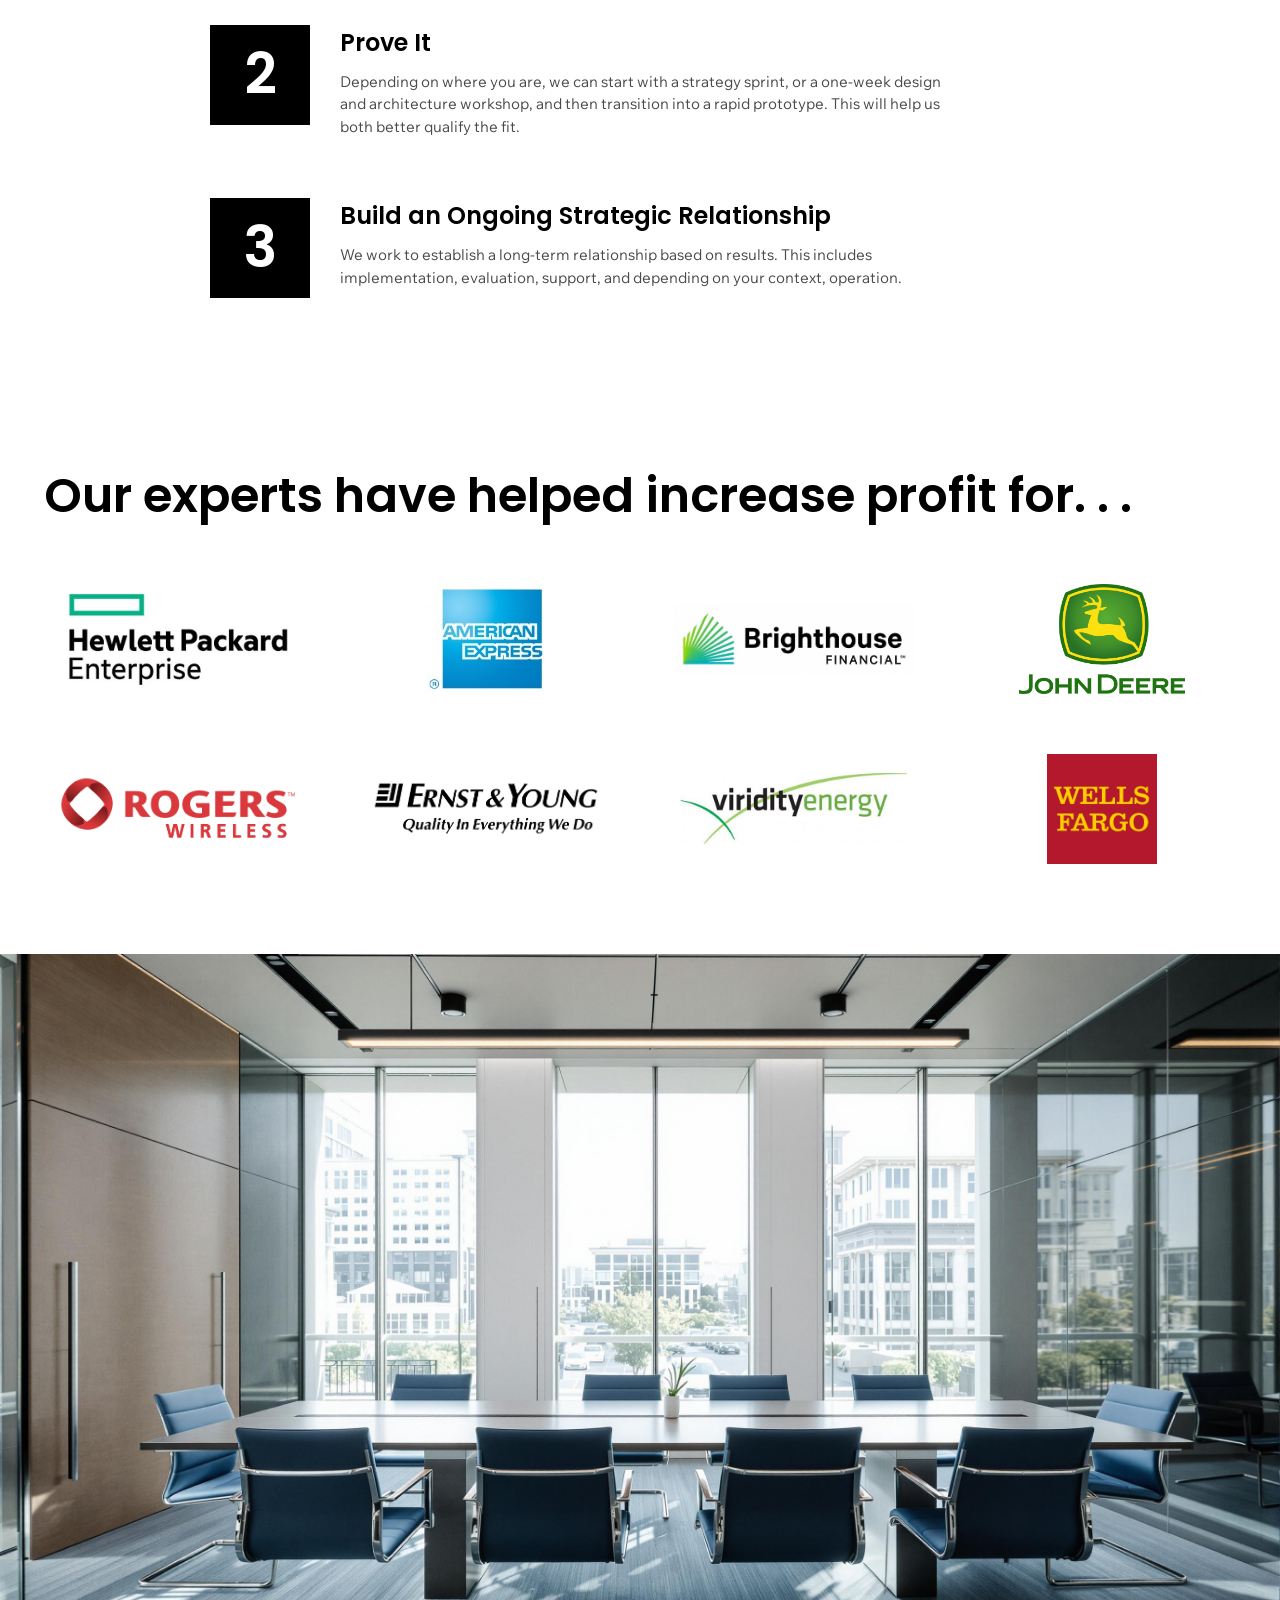
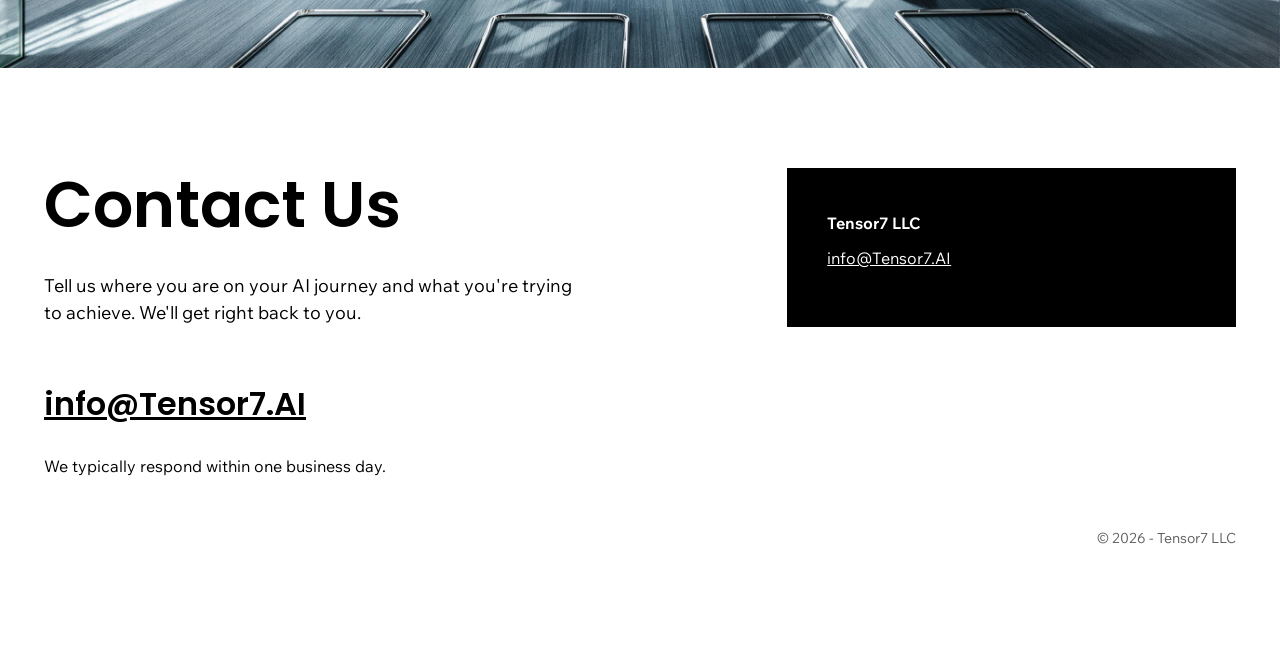
==== commit 9cac49a1: "Expand Temporal note and update Why Us use cases Co-Authored-By: Claude Fable 5 <noreply@anthropic.c" ====
--- a/index.html
+++ b/index.html
@@ -52,7 +52,7 @@
         <hr class="rule">
         <p class="lede">We help you journey from AI curiosity &rarr; highly profitable enterprise grade production systems</p>
         <p class="temporal-note">
-          Durable orchestration is at the heart of Agentic AI. Tensor7 partners with Temporal to deliver simple, resilient, durable workflows.
+          Durable orchestration is at the heart of Agentic AI. Tensor7 partners with Temporal to deliver simple, resilient, durable workflows with support for dynamic long running workflows, automatic failure recovery, observability, auditability, multi-agent, and human in the loop interactions.
           See <a href="blog/temporal-partners-with-tensor7.html">T7 Blog for more Info.</a>
         </p>
       </div>
@@ -63,7 +63,7 @@
       <div class="why-us-copy">
         <h2>Why Us?</h2>
         <p class="subhead">We&rsquo;re a team of distributed systems experts, principal engineers, data engineers, applied AI experts, and business strategists.</p>
-        <p>We've implemented and deployed successful agentic AI driven applications for enhanced customer service, recommendations, streaming data insights, data hygiene, onboarding, supply chain optimization, and CRM for companies in e-commerce, insurance, fintech, manufacturing, travel, logistics, and media.</p>
+        <p>We've implemented and deployed successful agentic AI driven systems for the software development lifecycle, enhanced customer service, recommendations, streaming data insights, data hygiene, onboarding, and supply chain optimization in e-commerce, insurance, fintech, manufacturing, travel, logistics, and media.</p>
         <p>We bring the rigor of distributed systems to agentic AI to design safe, reliable, and scalable AI enhanced applications that deliver measurable business impact.</p>
         <p>We mitigate risks of hallucinations, data leakage, and runaway costs with evaluation gates and governance.</p>
         <p>Think of us as your plug-and-play Applications Division. We will build AI enhanced services that will increase your profit.</p>
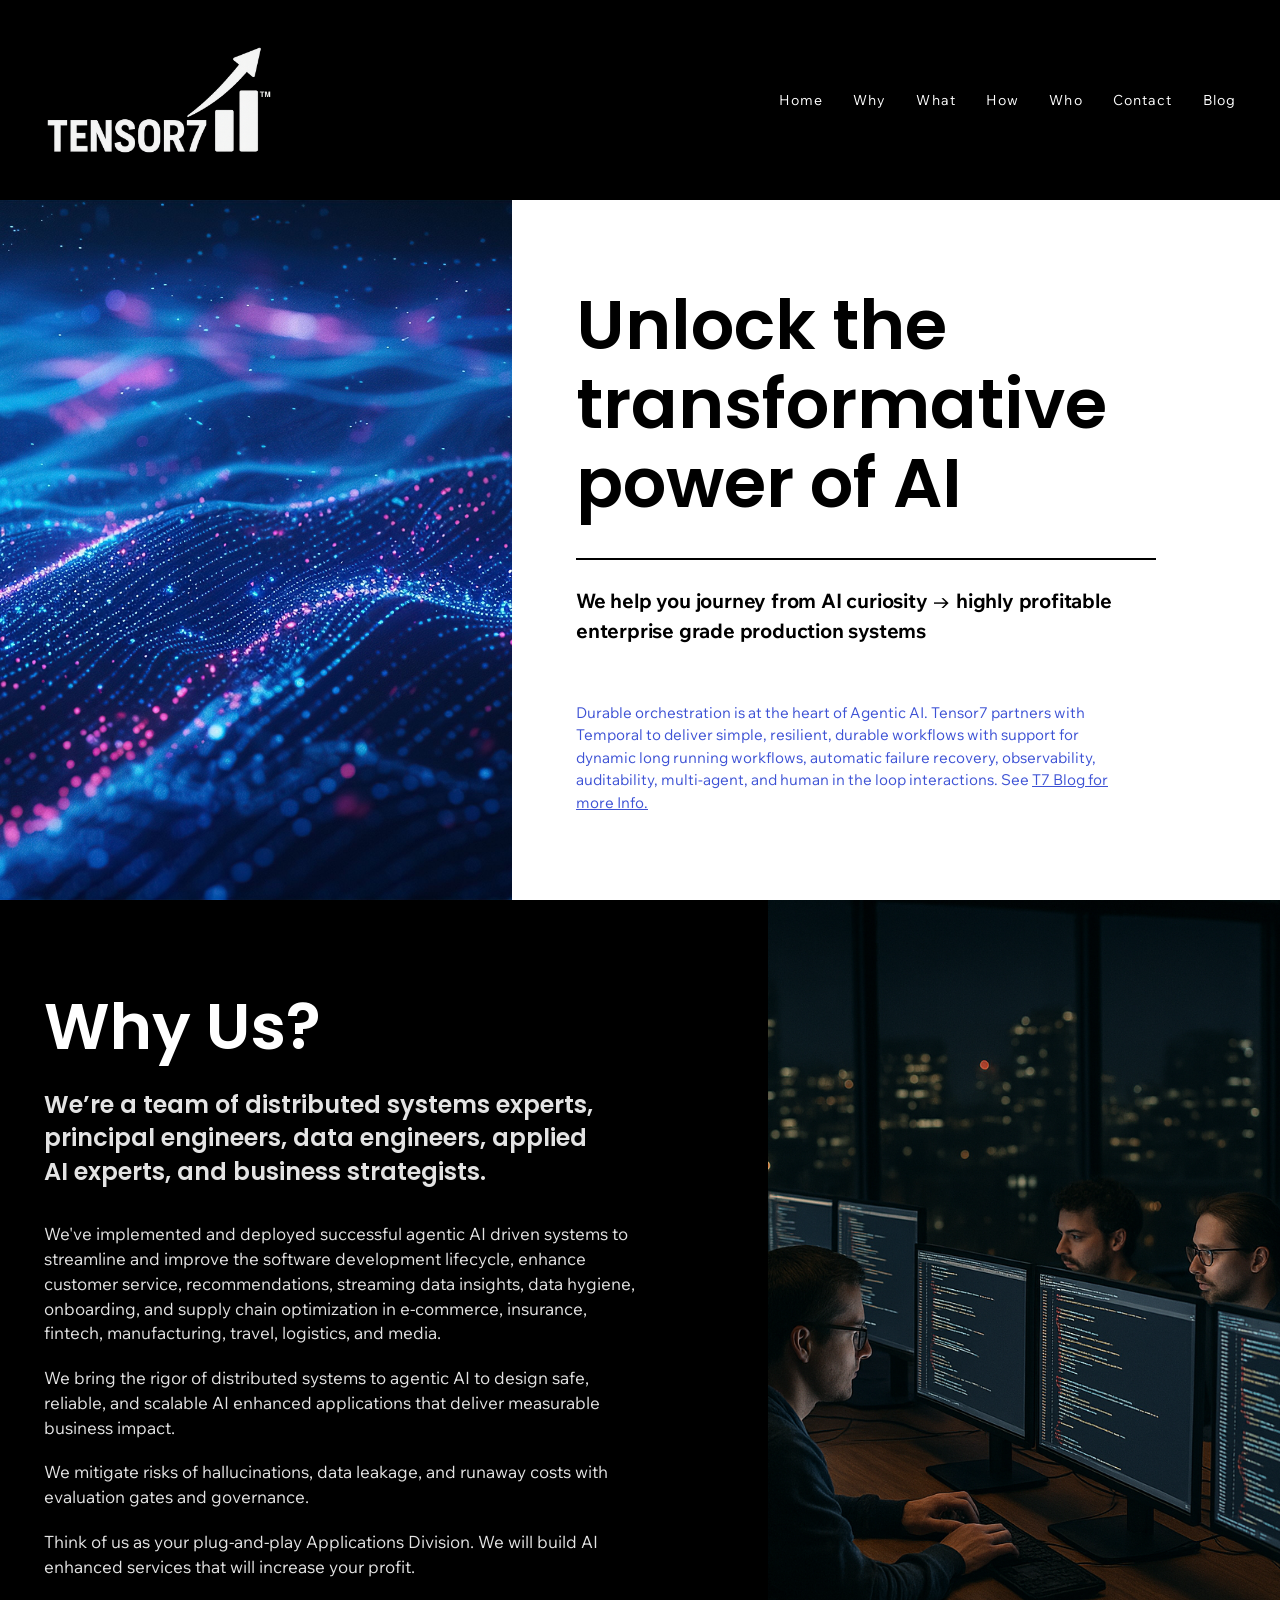
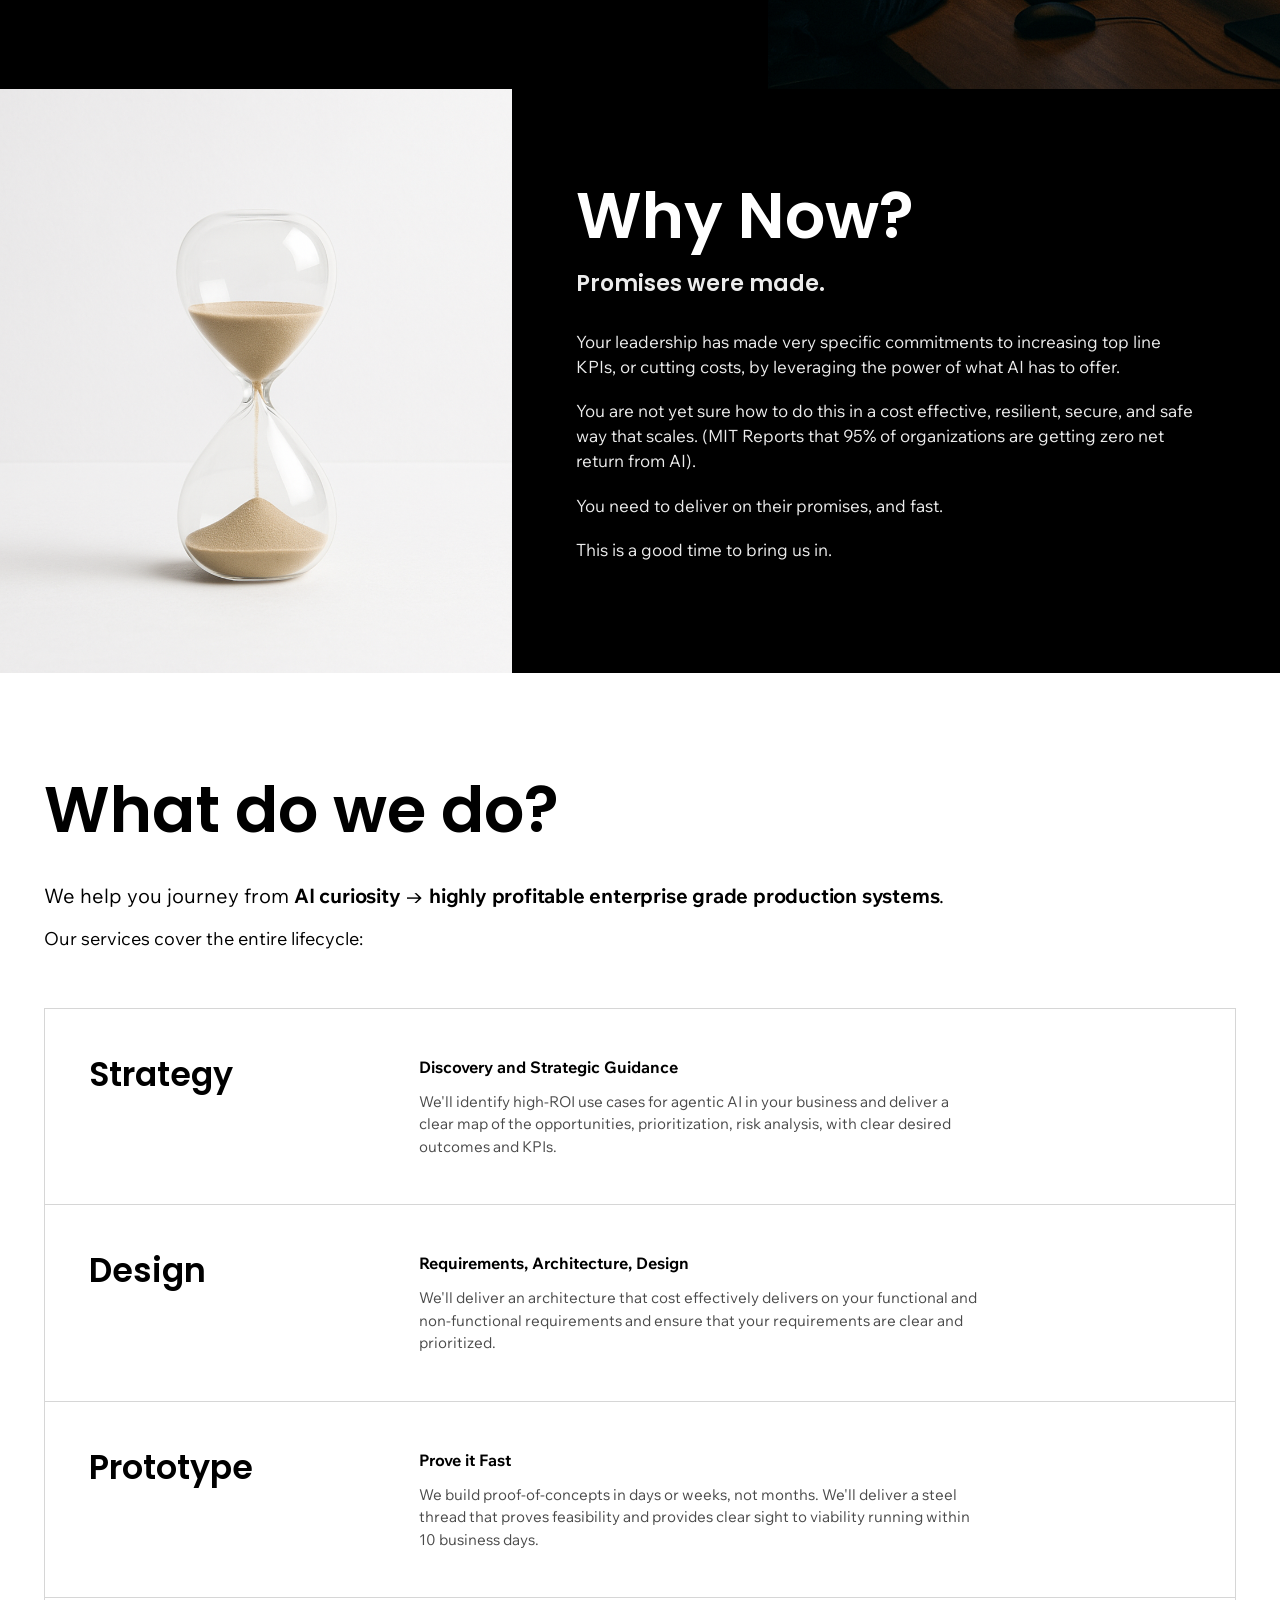
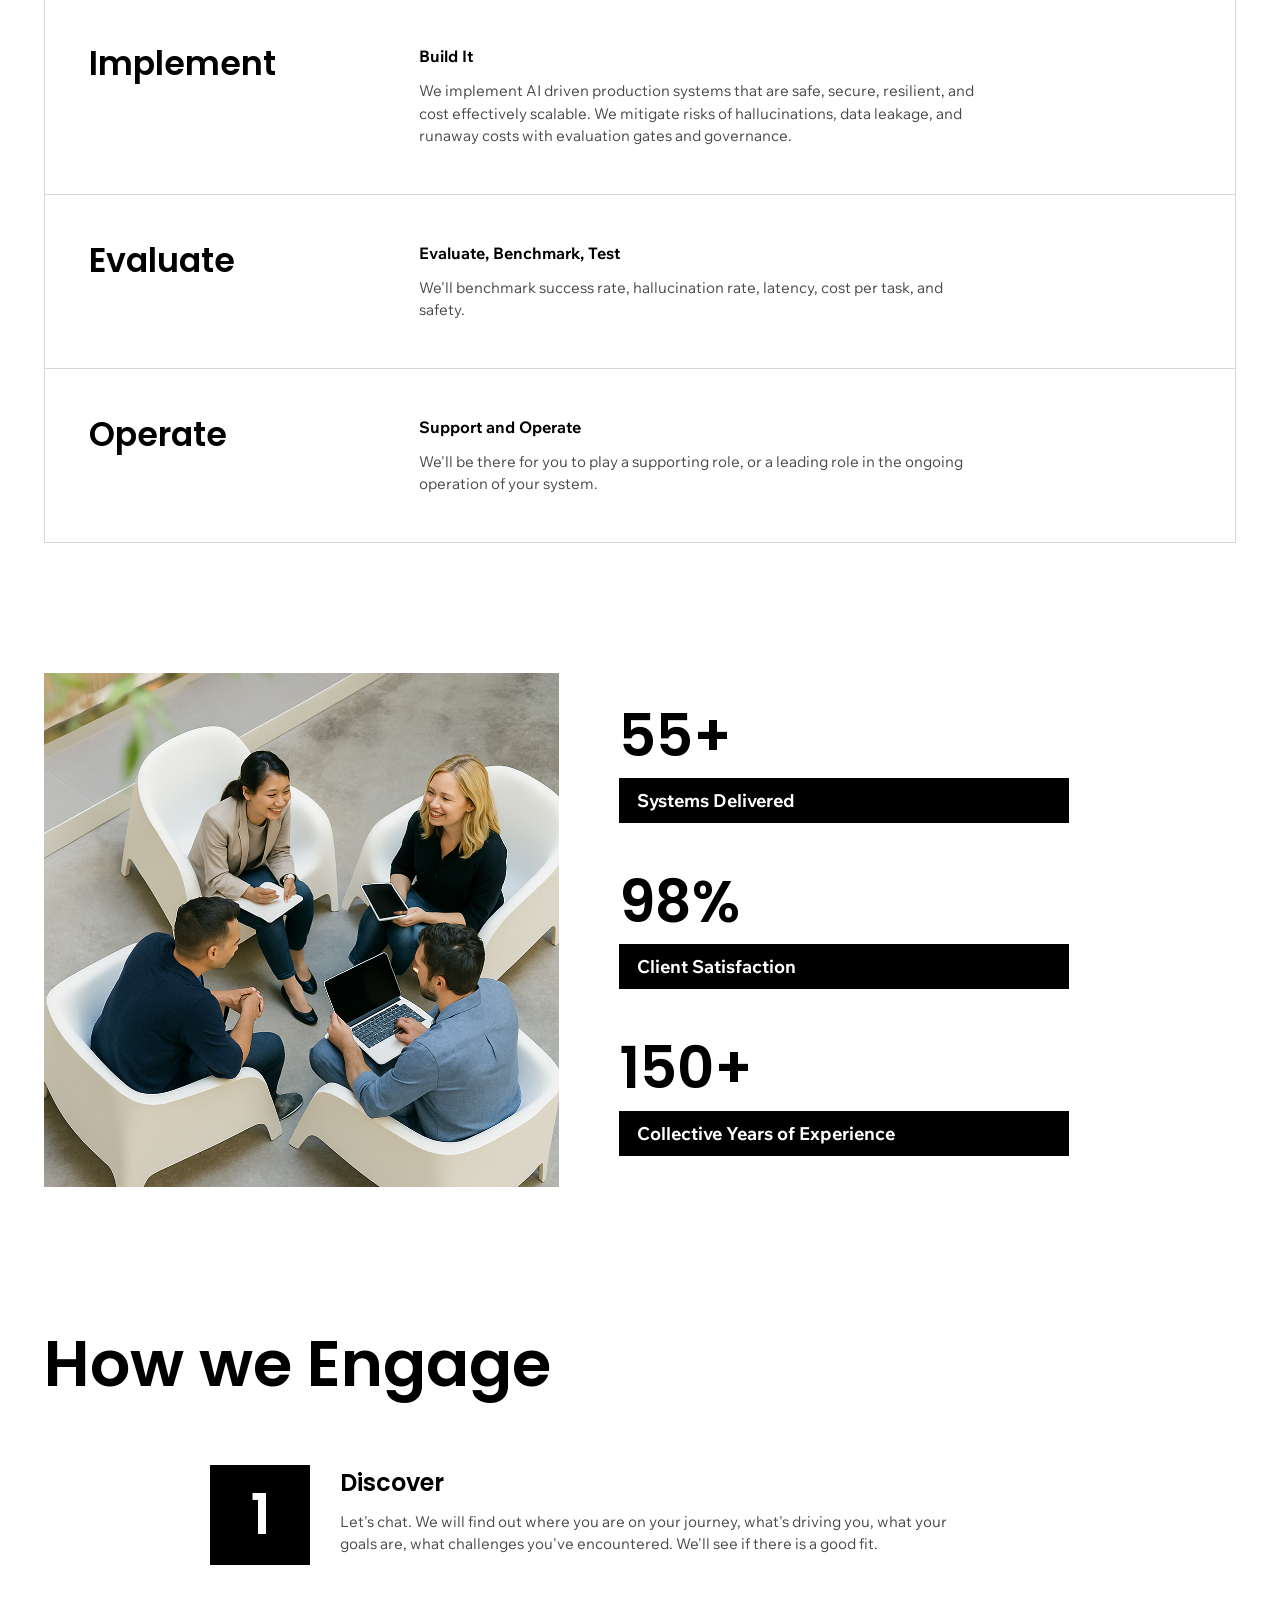
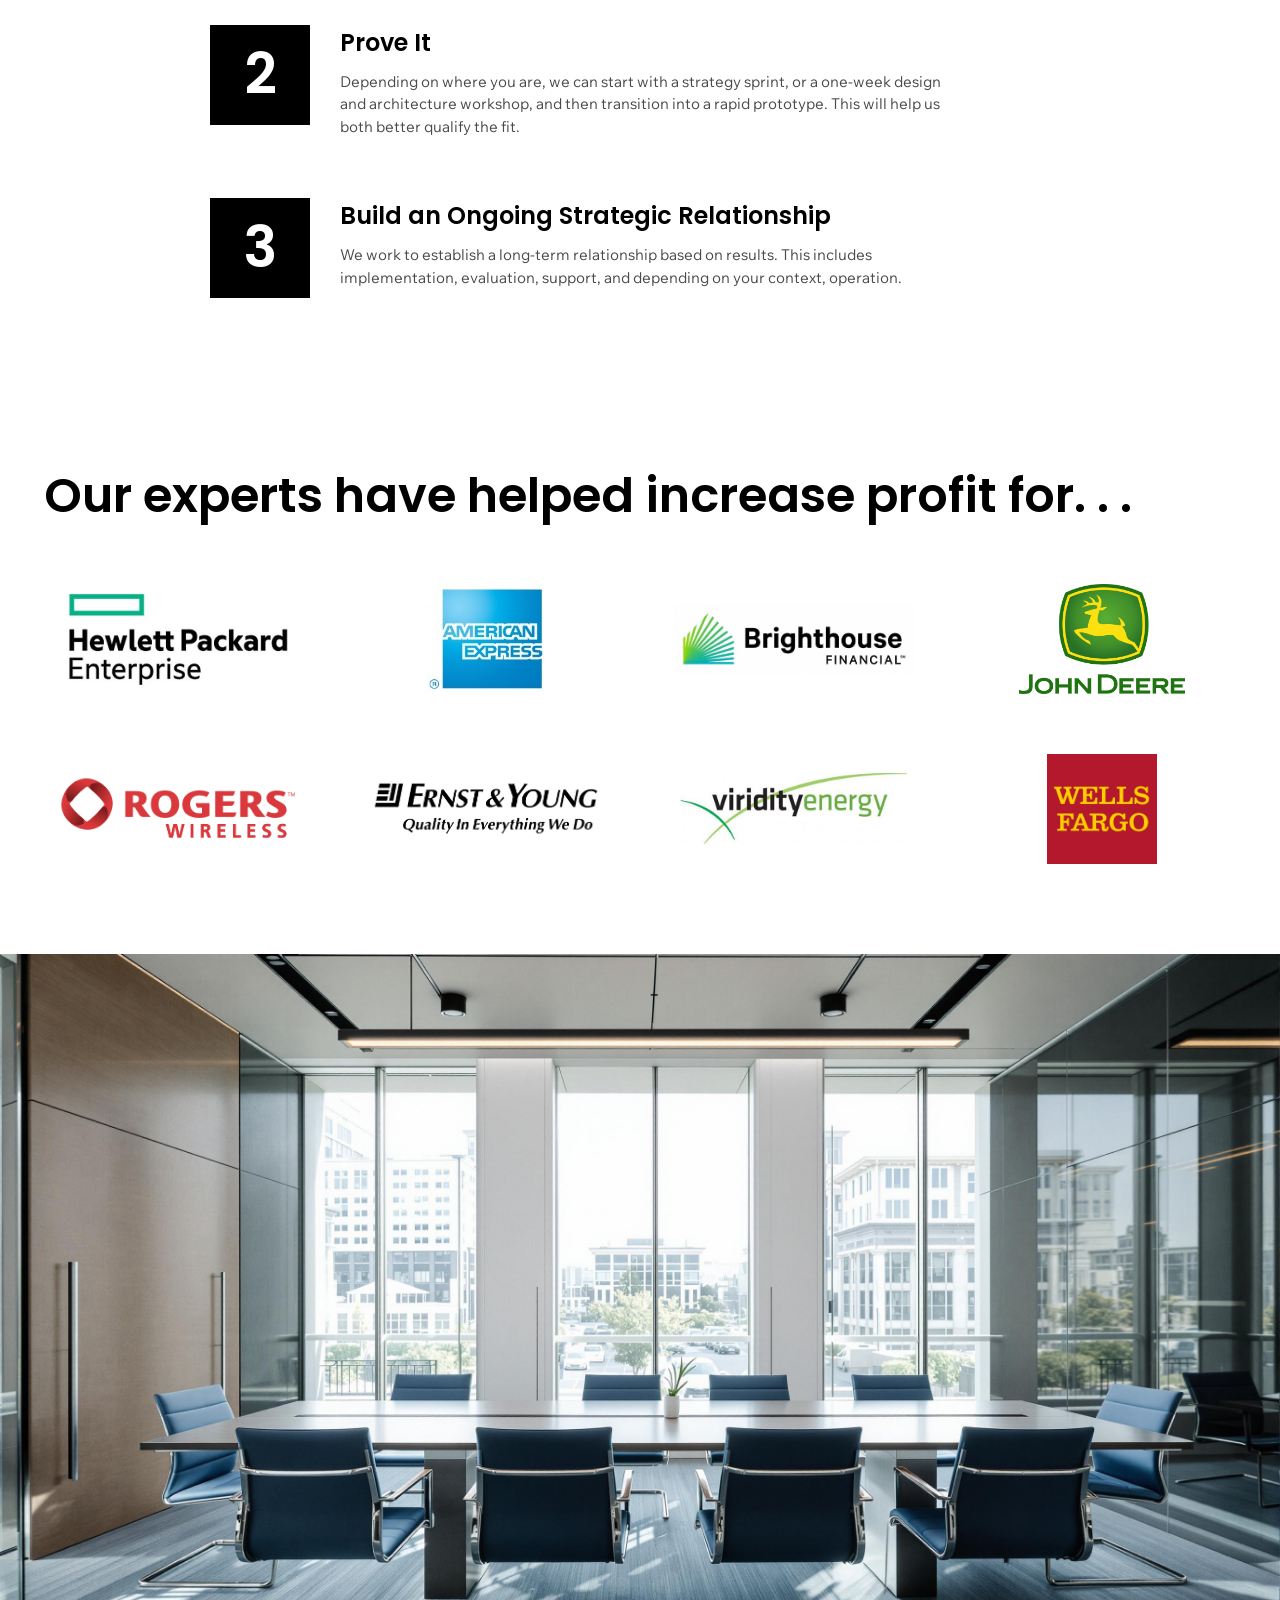
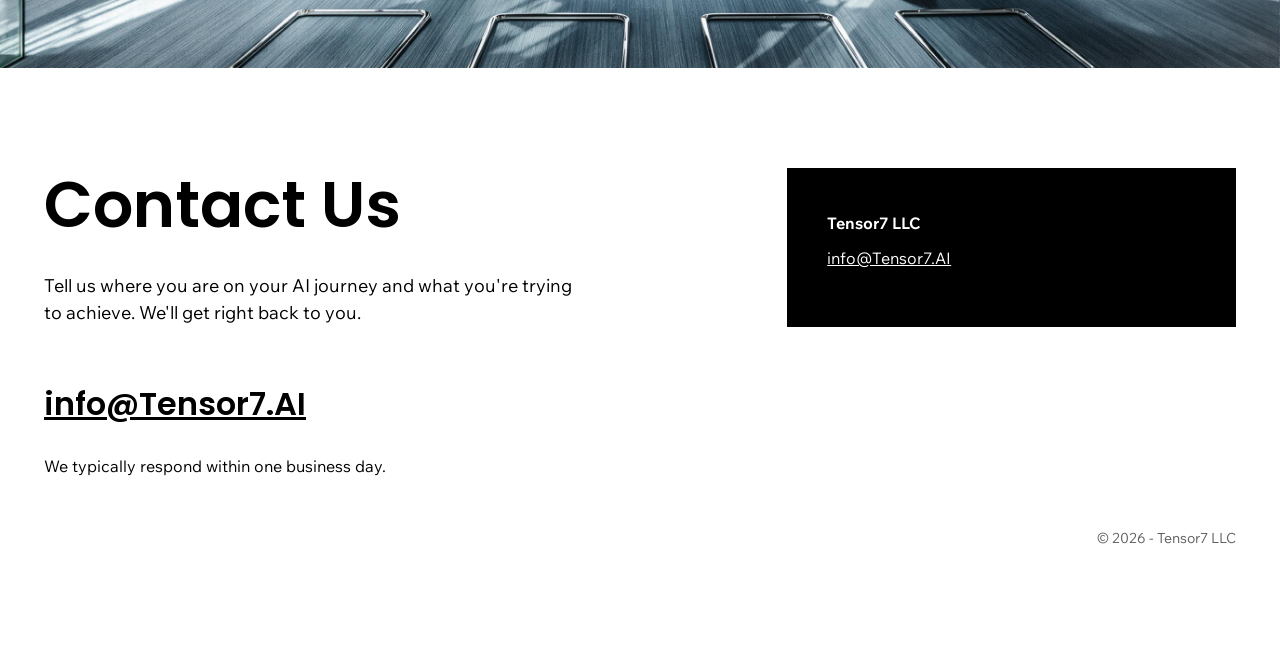
==== commit 153d7ae2: "Reword Why Us use-case sentence Co-Authored-By: Claude Fable 5 <noreply@anthropic.com>" ====
--- a/index.html
+++ b/index.html
@@ -63,7 +63,7 @@
       <div class="why-us-copy">
         <h2>Why Us?</h2>
         <p class="subhead">We&rsquo;re a team of distributed systems experts, principal engineers, data engineers, applied AI experts, and business strategists.</p>
-        <p>We've implemented and deployed successful agentic AI driven systems for the software development lifecycle, enhanced customer service, recommendations, streaming data insights, data hygiene, onboarding, and supply chain optimization in e-commerce, insurance, fintech, manufacturing, travel, logistics, and media.</p>
+        <p>We've implemented and deployed successful agentic AI driven systems to streamline and improve the software development lifecycle, enhance customer service, recommendations, streaming data insights, data hygiene, onboarding, and supply chain optimization in e-commerce, insurance, fintech, manufacturing, travel, logistics, and media.</p>
         <p>We bring the rigor of distributed systems to agentic AI to design safe, reliable, and scalable AI enhanced applications that deliver measurable business impact.</p>
         <p>We mitigate risks of hallucinations, data leakage, and runaway costs with evaluation gates and governance.</p>
         <p>Think of us as your plug-and-play Applications Division. We will build AI enhanced services that will increase your profit.</p>
